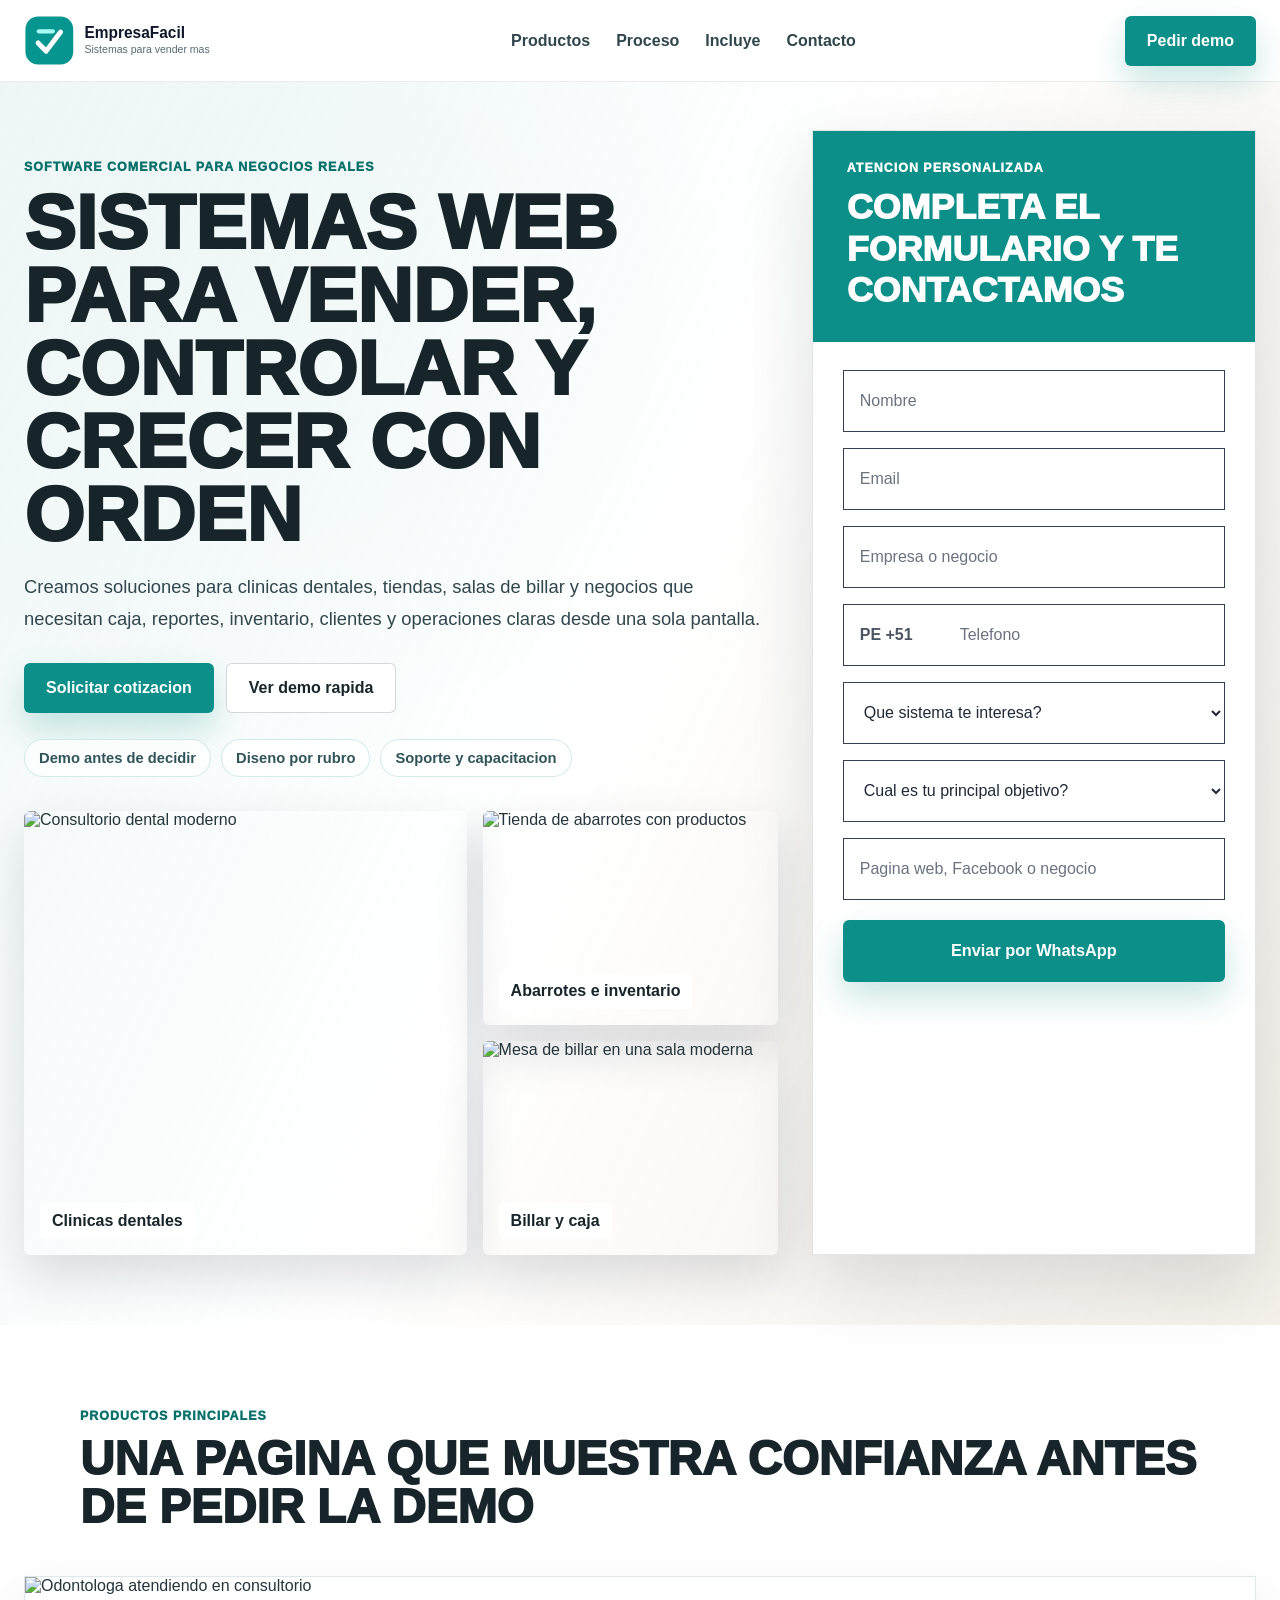
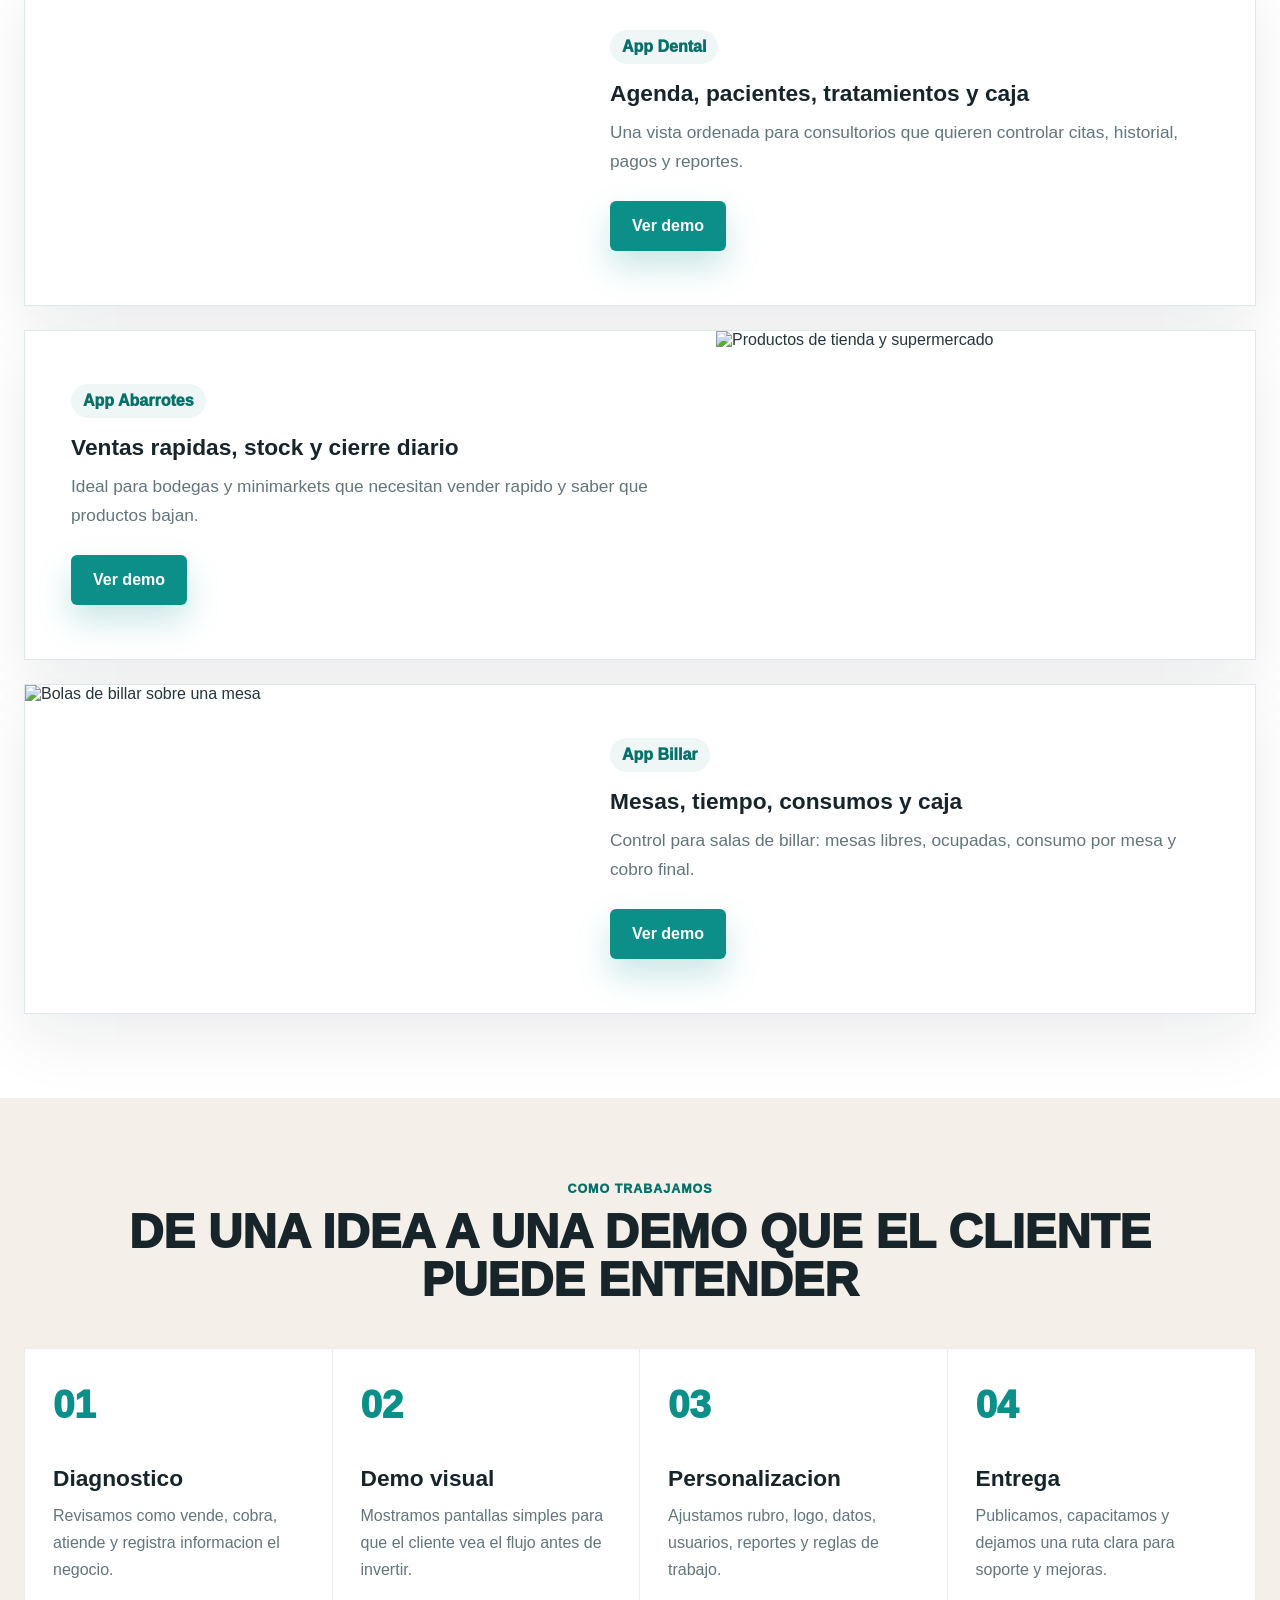
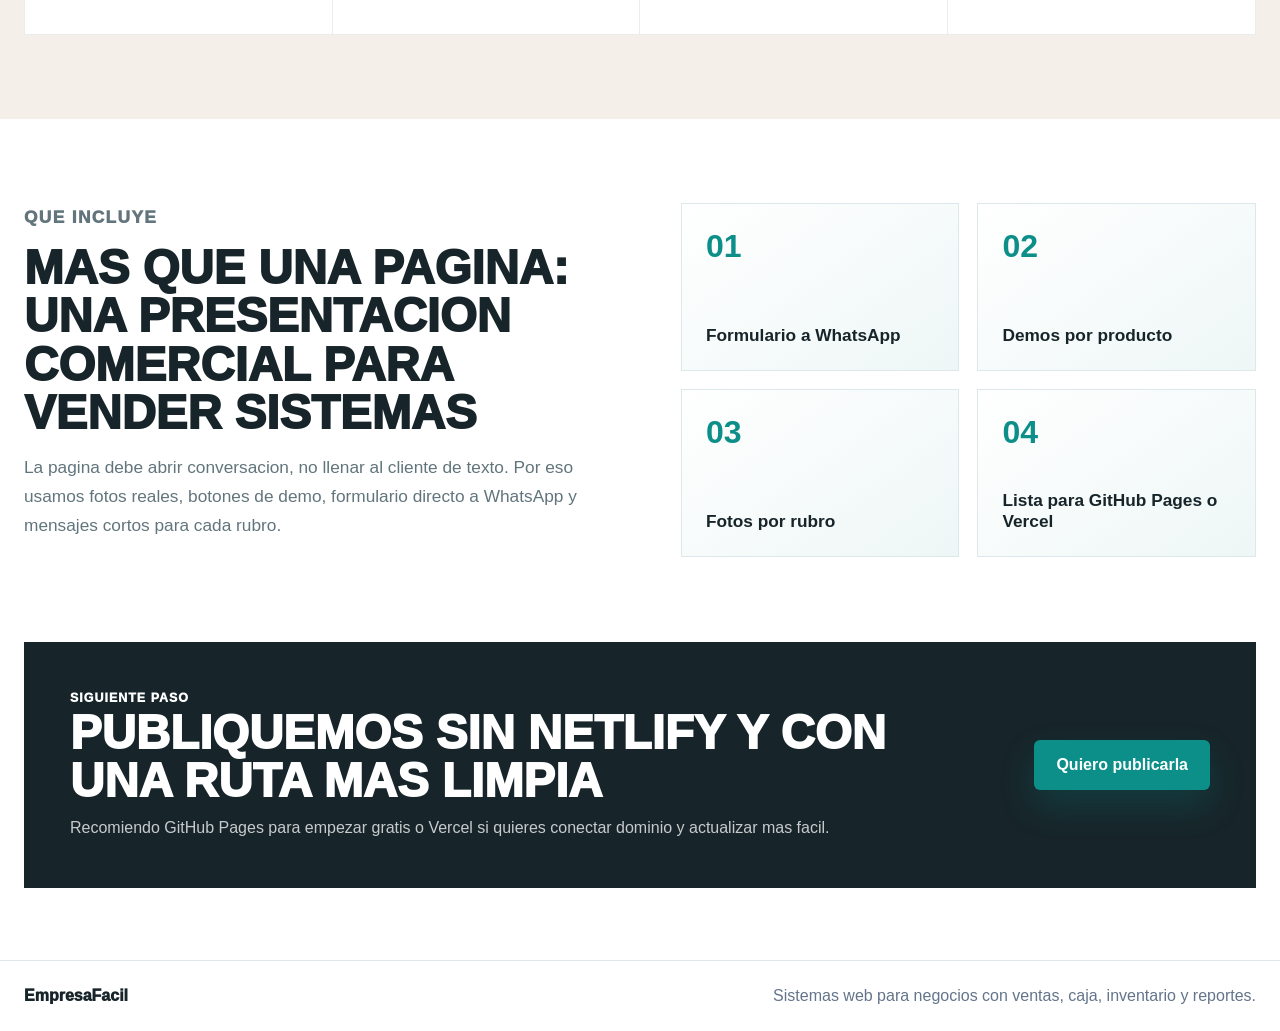
==== docs/index.html @ d2e06ee9 "Redesign landing for GitHub Pages" ====
<!doctype html>
<html lang="es">
  <head>
    <meta charset="utf-8" />
    <meta name="viewport" content="width=device-width, initial-scale=1" />
    <meta name="theme-color" content="#0b7f79" />
    <meta
      name="description"
      content="EmpresaFacil crea sistemas web para clinicas dentales, tiendas de abarrotes, salas de billar, ventas, caja e inventario."
    />
    <title>EmpresaFacil | Sistemas web para negocios</title>
    <link rel="icon" href="assets/empresa-facil-icon.svg" type="image/svg+xml" />
    <link rel="stylesheet" href="pagina-web.css" />
  </head>
  <body>
    <header class="site-header">
      <a class="brand" href="#inicio" aria-label="EmpresaFacil">
        <img src="assets/empresa-facil-logo.svg" alt="EmpresaFacil" />
      </a>
      <nav class="site-nav" aria-label="Secciones">
        <a href="#productos">Productos</a>
        <a href="#proceso">Proceso</a>
        <a href="#incluye">Incluye</a>
        <a href="#contacto">Contacto</a>
      </nav>
      <a class="header-action" href="#contacto">Pedir demo</a>
    </header>

    <main id="inicio">
      <section class="hero">
        <div class="hero-content">
          <p class="eyebrow">Software comercial para negocios reales</p>
          <h1>Sistemas web para vender, controlar y crecer con orden</h1>
          <p class="hero-text">
            Creamos soluciones para clinicas dentales, tiendas, salas de billar y negocios que necesitan caja,
            reportes, inventario, clientes y operaciones claras desde una sola pantalla.
          </p>
          <div class="hero-actions">
            <a class="button primary" href="#contacto">Solicitar cotizacion</a>
            <button class="button ghost" type="button" data-demo-link="dental">Ver demo rapida</button>
          </div>
          <div class="trust-row" aria-label="Beneficios principales">
            <span>Demo antes de decidir</span>
            <span>Diseno por rubro</span>
            <span>Soporte y capacitacion</span>
          </div>
        </div>

        <aside class="lead-card" id="contacto">
          <div class="lead-card-head">
            <p class="eyebrow">Atencion personalizada</p>
            <h2>Completa el formulario y te contactamos</h2>
          </div>
          <form id="leadForm" class="lead-form">
            <input name="name" placeholder="Nombre" required />
            <input name="email" type="email" placeholder="Email" />
            <input name="company" placeholder="Empresa o negocio" />
            <div class="phone-field">
              <span>PE +51</span>
              <input name="phone" inputmode="tel" placeholder="Telefono" />
            </div>
            <select name="product">
              <option value="">Que sistema te interesa?</option>
              <option>App Dental</option>
              <option>App Abarrotes</option>
              <option>App Billar</option>
              <option>Ventas y Caja</option>
              <option>Sistema a medida</option>
            </select>
            <select name="goal">
              <option value="">Cual es tu principal objetivo?</option>
              <option>Controlar ventas y caja</option>
              <option>Ordenar inventario y productos</option>
              <option>Gestionar citas, mesas o reservas</option>
              <option>Crear una solucion para vender</option>
            </select>
            <input name="website" placeholder="Pagina web, Facebook o negocio" />
            <button class="form-submit" type="submit">Enviar por WhatsApp</button>
          </form>
        </aside>

        <div class="hero-gallery" aria-label="Rubros de EmpresaFacil">
          <figure class="gallery-main">
            <img
              src="https://images.unsplash.com/photo-1629909613654-28e377c37b09?auto=format&fit=crop&w=1300&q=82"
              alt="Consultorio dental moderno"
            />
            <figcaption>Clinicas dentales</figcaption>
          </figure>
          <figure>
            <img
              src="https://images.unsplash.com/photo-1542838132-92c53300491e?auto=format&fit=crop&w=900&q=82"
              alt="Tienda de abarrotes con productos"
            />
            <figcaption>Abarrotes e inventario</figcaption>
          </figure>
          <figure>
            <img
              src="https://images.unsplash.com/photo-1611379158953-1a103fbf2ae5?auto=format&fit=crop&w=900&q=82"
              alt="Mesa de billar en una sala moderna"
            />
            <figcaption>Billar y caja</figcaption>
          </figure>
        </div>
      </section>

      <section class="products-section" id="productos">
        <div class="section-heading">
          <p class="eyebrow">Productos principales</p>
          <h2>Una pagina que muestra confianza antes de pedir la demo</h2>
        </div>
        <div class="product-list">
          <article class="product-card">
            <img
              src="https://images.unsplash.com/photo-1606811971618-4486d14f3f99?auto=format&fit=crop&w=900&q=82"
              alt="Odontologa atendiendo en consultorio"
            />
            <div>
              <span class="tag">App Dental</span>
              <h3>Agenda, pacientes, tratamientos y caja</h3>
              <p>Una vista ordenada para consultorios que quieren controlar citas, historial, pagos y reportes.</p>
              <button type="button" data-demo-link="dental">Ver demo</button>
            </div>
          </article>
          <article class="product-card">
            <img
              src="https://images.unsplash.com/photo-1579113800032-c38bd7635818?auto=format&fit=crop&w=900&q=82"
              alt="Productos de tienda y supermercado"
            />
            <div>
              <span class="tag">App Abarrotes</span>
              <h3>Ventas rapidas, stock y cierre diario</h3>
              <p>Ideal para bodegas y minimarkets que necesitan vender rapido y saber que productos bajan.</p>
              <button type="button" data-demo-link="abarrotes">Ver demo</button>
            </div>
          </article>
          <article class="product-card">
            <img
              src="https://images.unsplash.com/photo-1518799175676-a0fed7996acb?auto=format&fit=crop&w=900&q=82"
              alt="Bolas de billar sobre una mesa"
            />
            <div>
              <span class="tag">App Billar</span>
              <h3>Mesas, tiempo, consumos y caja</h3>
              <p>Control para salas de billar: mesas libres, ocupadas, consumo por mesa y cobro final.</p>
              <button type="button" data-demo-link="billar">Ver demo</button>
            </div>
          </article>
        </div>
      </section>

      <section class="process-section" id="proceso">
        <div class="section-heading centered">
          <p class="eyebrow">Como trabajamos</p>
          <h2>De una idea a una demo que el cliente puede entender</h2>
        </div>
        <div class="process-grid">
          <article><span>01</span><h3>Diagnostico</h3><p>Revisamos como vende, cobra, atiende y registra informacion el negocio.</p></article>
          <article><span>02</span><h3>Demo visual</h3><p>Mostramos pantallas simples para que el cliente vea el flujo antes de invertir.</p></article>
          <article><span>03</span><h3>Personalizacion</h3><p>Ajustamos rubro, logo, datos, usuarios, reportes y reglas de trabajo.</p></article>
          <article><span>04</span><h3>Entrega</h3><p>Publicamos, capacitamos y dejamos una ruta clara para soporte y mejoras.</p></article>
        </div>
      </section>

      <section class="include-section" id="incluye">
        <div class="include-copy">
          <p class="eyebrow">Que incluye</p>
          <h2>Mas que una pagina: una presentacion comercial para vender sistemas</h2>
          <p>
            La pagina debe abrir conversacion, no llenar al cliente de texto. Por eso usamos fotos reales, botones de
            demo, formulario directo a WhatsApp y mensajes cortos para cada rubro.
          </p>
        </div>
        <div class="include-grid">
          <article><strong>01</strong><span>Formulario a WhatsApp</span></article>
          <article><strong>02</strong><span>Demos por producto</span></article>
          <article><strong>03</strong><span>Fotos por rubro</span></article>
          <article><strong>04</strong><span>Lista para GitHub Pages o Vercel</span></article>
        </div>
      </section>

      <section class="final-cta">
        <div>
          <p class="eyebrow">Siguiente paso</p>
          <h2>Publiquemos sin Netlify y con una ruta mas limpia</h2>
          <p>Recomiendo GitHub Pages para empezar gratis o Vercel si quieres conectar dominio y actualizar mas facil.</p>
        </div>
        <a class="button primary" href="#contacto">Quiero publicarla</a>
      </section>
    </main>

    <div class="demo-modal" id="demoModal" aria-hidden="true">
      <div class="demo-backdrop" data-demo-close></div>
      <section class="demo-dialog" role="dialog" aria-modal="true" aria-labelledby="demoTitle">
        <button class="demo-close" type="button" data-demo-close aria-label="Cerrar demo">Cerrar</button>
        <div class="demo-media" id="demoMedia"></div>
        <div class="demo-copy">
          <p class="eyebrow" id="demoTag">Demo</p>
          <h2 id="demoTitle">Demo EmpresaFacil</h2>
          <p id="demoIntro">Vista rapida del sistema.</p>
          <div class="demo-steps" id="demoSteps"></div>
          <a class="button primary" id="demoWhatsapp" href="https://wa.me/51930914176" target="_blank" rel="noreferrer">
            Pedir demo completa
          </a>
        </div>
      </section>
    </div>

    <footer class="footer">
      <span>EmpresaFacil</span>
      <span>Sistemas web para negocios con ventas, caja, inventario y reportes.</span>
    </footer>

    <script src="pagina-web.js"></script>
  </body>
</html>
---- docs/pagina-web.css ----
:root {
  --ink: #17252a;
  --text: #25353b;
  --muted: #62757c;
  --teal: #0b8f88;
  --teal-dark: #08706b;
  --blue: #1f5bff;
  --sand: #f4efe8;
  --paper: #ffffff;
  --line: #dce8ea;
  --soft: #eef7f6;
  --shadow: 0 28px 70px rgba(23, 37, 42, 0.14);
}

* {
  box-sizing: border-box;
}

html {
  scroll-behavior: smooth;
}

body {
  margin: 0;
  color: var(--text);
  background: var(--paper);
  font-family: Inter, "Segoe UI", Arial, sans-serif;
  letter-spacing: 0;
}

body.demo-open {
  overflow: hidden;
}

a {
  color: inherit;
  text-decoration: none;
}

button,
input,
select {
  font: inherit;
}

.site-header {
  min-height: 82px;
  padding: 0 max(24px, calc((100vw - 1240px) / 2));
  display: flex;
  align-items: center;
  justify-content: space-between;
  gap: 24px;
  border-bottom: 1px solid rgba(15, 23, 42, 0.08);
  background: rgba(255, 255, 255, 0.96);
  position: sticky;
  top: 0;
  z-index: 50;
  backdrop-filter: blur(14px);
}

.brand img {
  width: 218px;
  display: block;
}

.site-nav {
  display: flex;
  align-items: center;
  gap: 26px;
  color: #30464d;
  font-weight: 850;
}

.site-nav a {
  min-height: 44px;
  display: inline-flex;
  align-items: center;
}

.header-action,
.button,
.product-card button,
.form-submit {
  min-height: 50px;
  padding: 0 22px;
  display: inline-flex;
  align-items: center;
  justify-content: center;
  border-radius: 6px;
  border: 0;
  font-weight: 900;
  cursor: pointer;
}

.primary,
.form-submit,
.product-card button,
.header-action {
  background: var(--teal);
  color: #fff;
  box-shadow: 0 16px 34px rgba(11, 143, 136, 0.22);
}

.ghost {
  border: 1px solid rgba(23, 37, 42, 0.18);
  background: #fff;
  color: var(--ink);
}

.hero {
  min-height: calc(100svh - 82px);
  padding: 48px max(24px, calc((100vw - 1240px) / 2)) 70px;
  display: grid;
  grid-template-columns: minmax(0, 0.95fr) minmax(390px, 0.56fr);
  grid-template-areas:
    "copy form"
    "gallery form";
  gap: 34px;
  background:
    linear-gradient(115deg, rgba(238, 247, 246, 0.92), rgba(255, 255, 255, 0.72) 48%, rgba(244, 239, 232, 0.9)),
    radial-gradient(circle at 18% 15%, rgba(11, 143, 136, 0.16), transparent 34%);
}

.hero-content {
  grid-area: copy;
  align-self: end;
  padding-top: 30px;
}

.eyebrow {
  margin: 0 0 12px;
  color: var(--teal-dark);
  font-size: 0.78rem;
  font-weight: 950;
  letter-spacing: 0.08em;
  text-transform: uppercase;
}

h1,
h2,
h3,
p {
  margin-top: 0;
}

h1 {
  max-width: 780px;
  margin-bottom: 20px;
  color: var(--ink);
  font-size: clamp(3.2rem, 6vw, 6.8rem);
  line-height: 0.95;
  font-weight: 950;
  letter-spacing: 0;
  text-transform: uppercase;
}

h2 {
  margin-bottom: 16px;
  color: var(--ink);
  font-size: clamp(2rem, 3.7vw, 4.4rem);
  line-height: 1.02;
  font-weight: 950;
  letter-spacing: 0;
  text-transform: uppercase;
}

h3 {
  margin-bottom: 12px;
  color: var(--ink);
  font-size: 1.42rem;
  line-height: 1.15;
  letter-spacing: 0;
}

.hero-text {
  max-width: 740px;
  color: #31464d;
  font-size: 1.15rem;
  line-height: 1.75;
}

.hero-actions {
  margin-top: 28px;
  display: flex;
  flex-wrap: wrap;
  gap: 12px;
}

.trust-row {
  margin-top: 26px;
  display: flex;
  flex-wrap: wrap;
  gap: 10px;
}

.trust-row span {
  padding: 10px 14px;
  border: 1px solid rgba(11, 143, 136, 0.18);
  border-radius: 999px;
  background: rgba(255, 255, 255, 0.72);
  color: #30545a;
  font-size: 0.92rem;
  font-weight: 850;
}

.lead-card {
  grid-area: form;
  align-self: stretch;
  border: 1px solid rgba(15, 23, 42, 0.11);
  border-radius: 0;
  background: #fff;
  box-shadow: var(--shadow);
  overflow: hidden;
}

.lead-card-head {
  padding: 30px 34px;
  background: var(--teal);
  color: #fff;
}

.lead-card-head .eyebrow,
.lead-card-head h2 {
  color: #fff;
}

.lead-card-head h2 {
  margin: 0;
  font-size: clamp(1.72rem, 2.8vw, 3rem);
  line-height: 1.16;
}

.lead-form {
  padding: 28px 30px 32px;
  display: grid;
  gap: 16px;
}

.lead-form input,
.lead-form select,
.phone-field {
  width: 100%;
  min-height: 62px;
  padding: 0 16px;
  border: 1px solid #334155;
  border-radius: 0;
  background: #fff;
  color: #1f2937;
}

.lead-form input::placeholder {
  color: #6b7280;
}

.phone-field {
  display: grid;
  grid-template-columns: 88px 1fr;
  align-items: center;
  gap: 12px;
}

.phone-field span {
  color: #4b5563;
  font-weight: 850;
}

.phone-field input {
  min-height: auto;
  padding: 0;
  border: 0;
}

.form-submit {
  min-height: 62px;
  margin-top: 4px;
  font-size: 1.02rem;
}

.hero-gallery {
  grid-area: gallery;
  display: grid;
  grid-template-columns: 1.2fr 0.8fr;
  gap: 16px;
  align-items: stretch;
}

.hero-gallery figure {
  min-height: 214px;
  margin: 0;
  position: relative;
  overflow: hidden;
  border-radius: 6px;
  box-shadow: 0 22px 50px rgba(15, 23, 42, 0.14);
}

.hero-gallery .gallery-main {
  grid-row: span 2;
  min-height: 440px;
}

.hero-gallery img,
.product-card img {
  width: 100%;
  height: 100%;
  display: block;
  object-fit: cover;
}

.hero-gallery figcaption {
  position: absolute;
  left: 16px;
  bottom: 16px;
  padding: 9px 12px;
  border-radius: 4px;
  background: rgba(255, 255, 255, 0.92);
  color: var(--ink);
  font-weight: 900;
}

.section-heading {
  width: min(1120px, calc(100% - 40px));
  margin: 0 auto 44px;
}

.section-heading.centered {
  text-align: center;
}

.products-section,
.process-section,
.include-section {
  padding: 84px max(24px, calc((100vw - 1240px) / 2));
}

.product-list {
  display: grid;
  gap: 24px;
}

.product-card {
  min-height: 330px;
  display: grid;
  grid-template-columns: minmax(300px, 0.78fr) minmax(0, 1fr);
  border: 1px solid var(--line);
  background: #fff;
  box-shadow: 0 24px 60px rgba(15, 23, 42, 0.08);
  overflow: hidden;
}

.product-card:nth-child(even) {
  grid-template-columns: minmax(0, 1fr) minmax(300px, 0.78fr);
}

.product-card:nth-child(even) img {
  order: 2;
}

.product-card > div {
  padding: 46px;
  display: grid;
  align-content: center;
  justify-items: start;
}

.product-card p {
  max-width: 620px;
  color: var(--muted);
  font-size: 1.08rem;
  line-height: 1.68;
}

.tag {
  margin-bottom: 16px;
  padding: 8px 12px;
  display: inline-flex;
  border-radius: 999px;
  background: var(--soft);
  color: var(--teal-dark);
  font-weight: 950;
}

.product-card button {
  margin-top: 8px;
}

.process-section {
  background: var(--sand);
}

.process-grid {
  display: grid;
  grid-template-columns: repeat(4, 1fr);
  gap: 0;
  border: 1px solid rgba(15, 23, 42, 0.08);
  background: #fff;
}

.process-grid article {
  min-height: 260px;
  padding: 34px 28px;
  border-right: 1px solid rgba(15, 23, 42, 0.08);
}

.process-grid article:last-child {
  border-right: 0;
}

.process-grid span {
  margin-bottom: 38px;
  display: block;
  color: var(--teal);
  font-size: 2.4rem;
  font-weight: 950;
}

.process-grid p,
.include-copy p,
.final-cta p {
  color: var(--muted);
  line-height: 1.68;
}

.include-section {
  display: grid;
  grid-template-columns: minmax(0, 0.9fr) minmax(420px, 0.85fr);
  gap: 48px;
  align-items: center;
}

.include-copy p {
  max-width: 680px;
  font-size: 1.08rem;
}

.include-grid {
  display: grid;
  grid-template-columns: repeat(2, 1fr);
  gap: 18px;
}

.include-grid article {
  min-height: 168px;
  padding: 24px;
  display: grid;
  align-content: space-between;
  border: 1px solid var(--line);
  background: linear-gradient(145deg, #fff, #eef7f6);
}

.include-grid strong {
  color: var(--teal);
  font-size: 2rem;
}

.include-grid span {
  color: var(--ink);
  font-size: 1.08rem;
  font-weight: 900;
}

.final-cta {
  margin: 0 max(24px, calc((100vw - 1240px) / 2)) 72px;
  padding: 46px;
  display: flex;
  align-items: center;
  justify-content: space-between;
  gap: 24px;
  background: #17252a;
  color: #fff;
}

.final-cta h2,
.final-cta .eyebrow {
  color: #fff;
}

.final-cta h2 {
  max-width: 820px;
  margin-bottom: 10px;
}

.final-cta p {
  max-width: 760px;
  margin-bottom: 0;
  color: rgba(255, 255, 255, 0.76);
}

.demo-modal {
  position: fixed;
  inset: 0;
  z-index: 100;
  display: none;
}

.demo-modal.open {
  display: block;
}

.demo-backdrop {
  position: absolute;
  inset: 0;
  background: rgba(7, 18, 23, 0.72);
}

.demo-dialog {
  width: min(1040px, calc(100% - 32px));
  max-height: calc(100svh - 36px);
  position: absolute;
  inset: 50% auto auto 50%;
  transform: translate(-50%, -50%);
  display: grid;
  grid-template-columns: 0.94fr 1fr;
  background: #fff;
  box-shadow: 0 34px 90px rgba(0, 0, 0, 0.34);
  overflow: auto;
}

.demo-close {
  position: absolute;
  top: 16px;
  right: 16px;
  z-index: 2;
  min-height: 42px;
  padding: 0 14px;
  border: 0;
  border-radius: 4px;
  background: rgba(255, 255, 255, 0.92);
  color: var(--ink);
  font-weight: 900;
  cursor: pointer;
}

.demo-media {
  min-height: 520px;
  background-size: cover;
  background-position: center;
}

.demo-copy {
  padding: 56px 44px;
}

.demo-copy h2 {
  font-size: clamp(2rem, 3.2vw, 3.4rem);
}

.demo-copy p {
  color: var(--muted);
  line-height: 1.68;
}

.demo-steps {
  margin: 28px 0;
  display: grid;
  gap: 12px;
}

.demo-steps article {
  padding: 16px;
  border: 1px solid var(--line);
  background: var(--soft);
}

.demo-steps strong {
  display: block;
  color: var(--ink);
  font-size: 1rem;
  margin-bottom: 4px;
}

.demo-steps span {
  color: var(--muted);
}

.footer {
  padding: 26px max(24px, calc((100vw - 1240px) / 2));
  display: flex;
  justify-content: space-between;
  gap: 18px;
  color: #64748b;
  border-top: 1px solid var(--line);
}

.footer span:first-child {
  color: var(--ink);
  font-weight: 950;
}

@media (max-width: 1050px) {
  .site-nav {
    display: none;
  }

  .hero {
    grid-template-columns: 1fr;
    grid-template-areas:
      "copy"
      "gallery"
      "form";
  }

  .lead-card {
    max-width: 760px;
  }

  .process-grid {
    grid-template-columns: repeat(2, 1fr);
  }

  .process-grid article {
    border-bottom: 1px solid rgba(15, 23, 42, 0.08);
  }

  .include-section {
    grid-template-columns: 1fr;
  }
}

@media (max-width: 760px) {
  .site-header {
    padding: 12px 16px;
  }

  .brand img {
    width: 170px;
  }

  .header-action {
    min-height: 42px;
    padding: 0 14px;
  }

  .hero,
  .products-section,
  .process-section,
  .include-section {
    padding-left: 16px;
    padding-right: 16px;
  }

  h1 {
    font-size: clamp(2.6rem, 16vw, 4.4rem);
  }

  .hero-gallery {
    grid-template-columns: 1fr;
  }

  .hero-gallery .gallery-main,
  .hero-gallery figure {
    min-height: 260px;
    grid-row: auto;
  }

  .product-card,
  .product-card:nth-child(even) {
    grid-template-columns: 1fr;
  }

  .product-card:nth-child(even) img {
    order: 0;
  }

  .product-card img {
    min-height: 250px;
  }

  .product-card > div {
    padding: 28px;
  }

  .process-grid,
  .include-grid,
  .demo-dialog {
    grid-template-columns: 1fr;
  }

  .process-grid article {
    border-right: 0;
  }

  .final-cta {
    margin-left: 16px;
    margin-right: 16px;
    padding: 30px;
    display: grid;
  }

  .demo-media {
    min-height: 260px;
  }

  .demo-copy {
    padding: 34px 24px;
  }

  .footer {
    display: grid;
  }
}
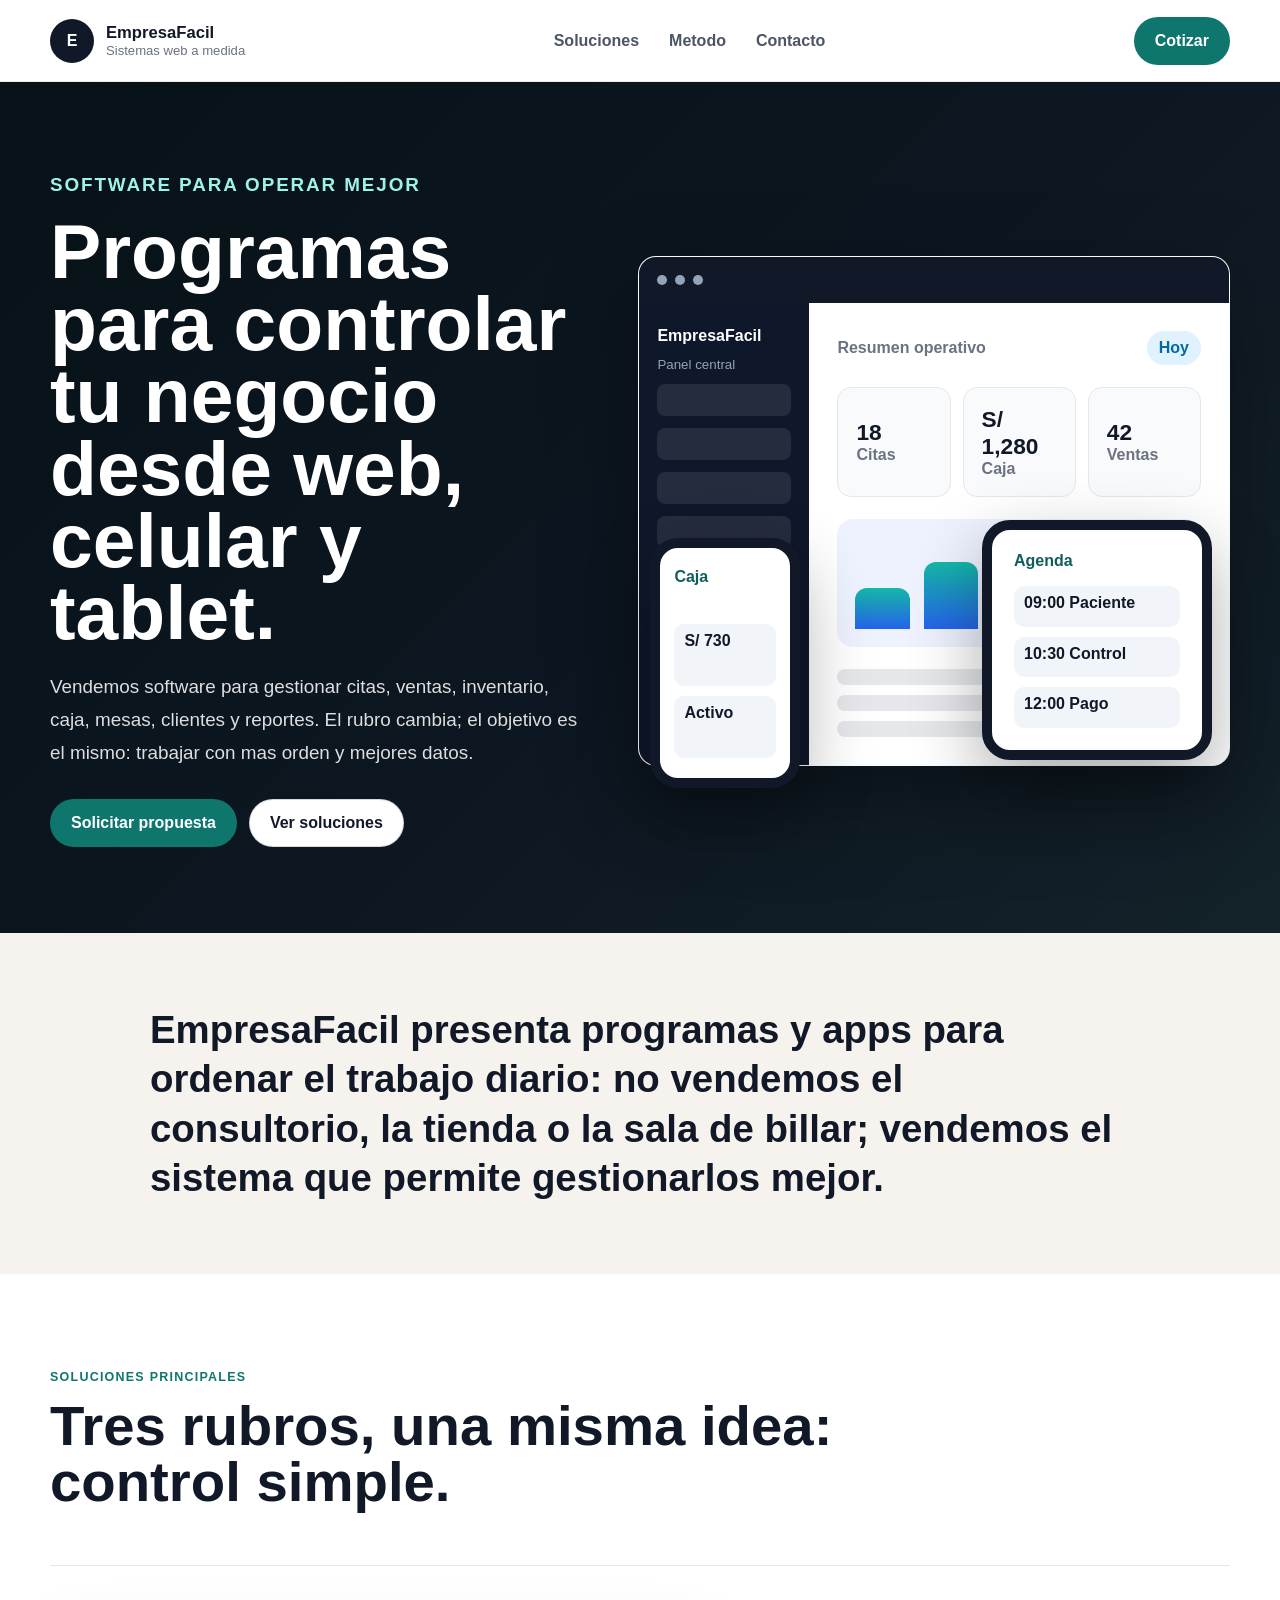
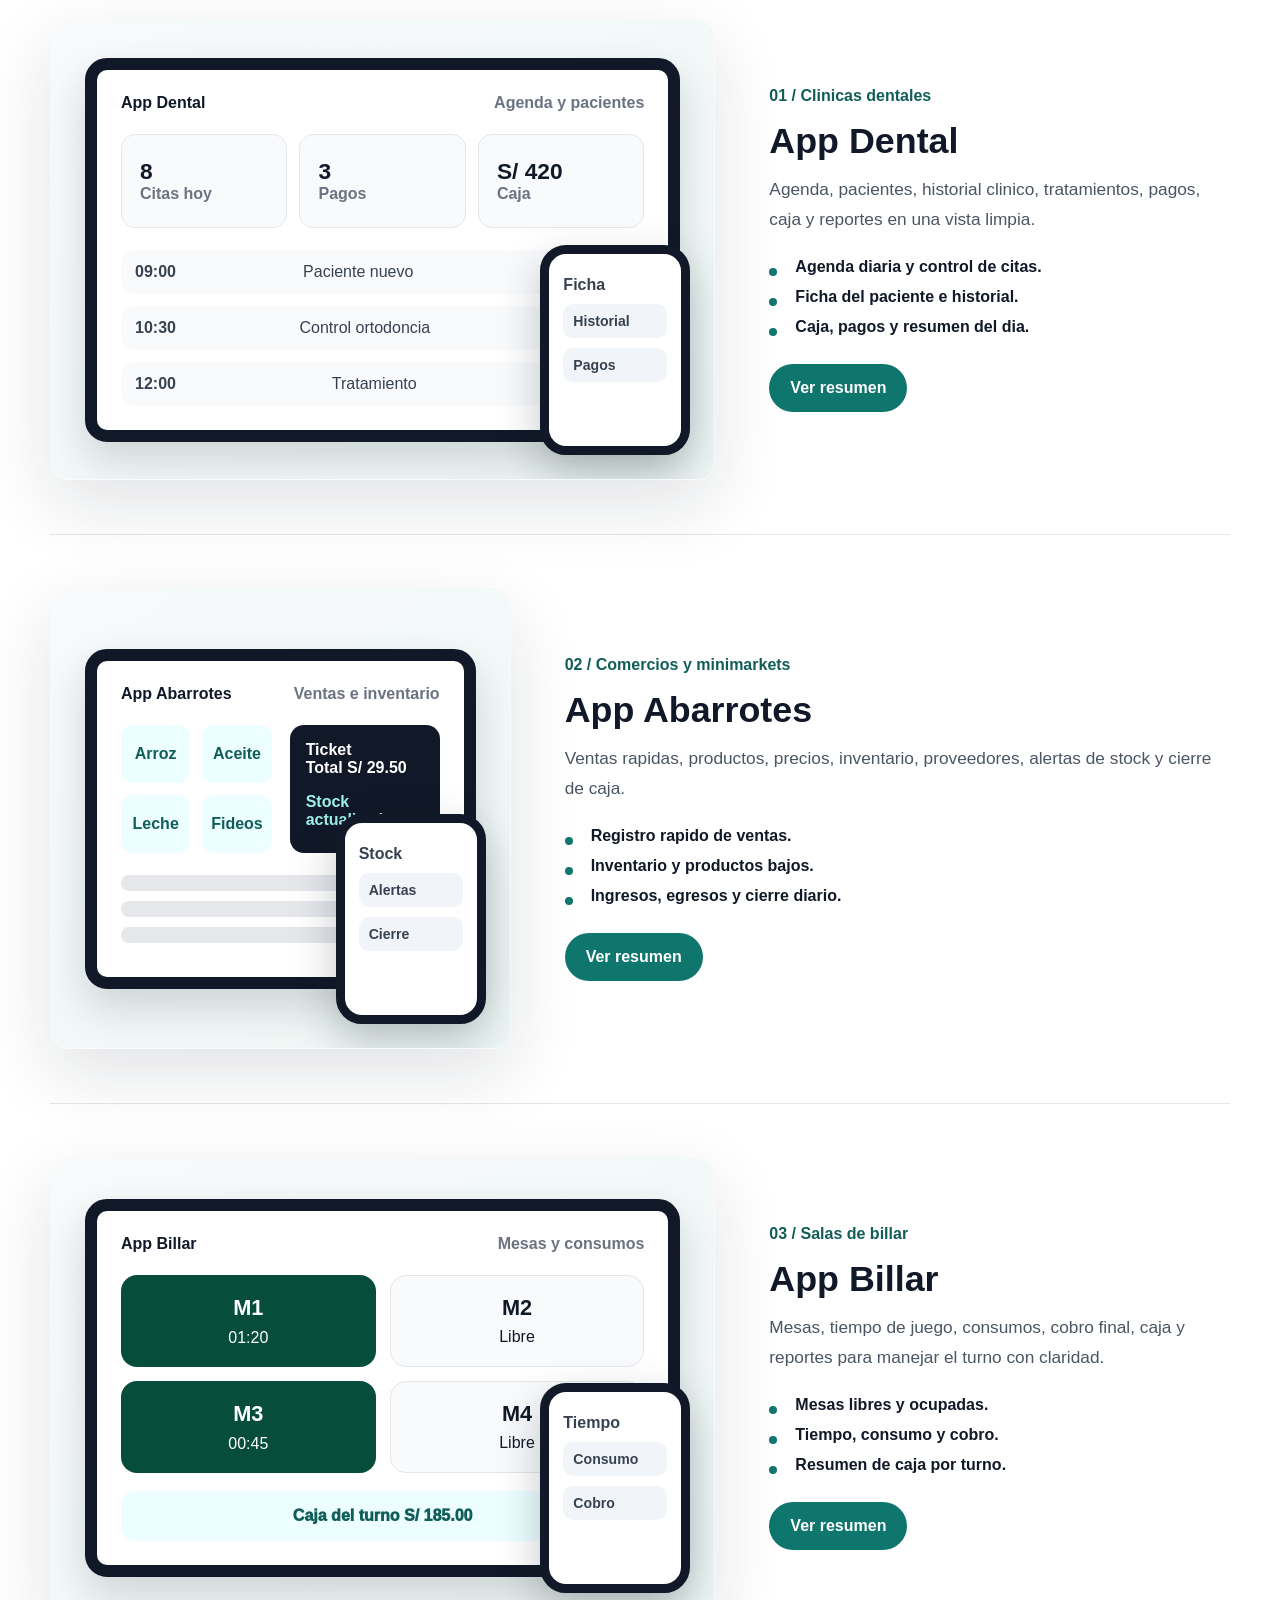
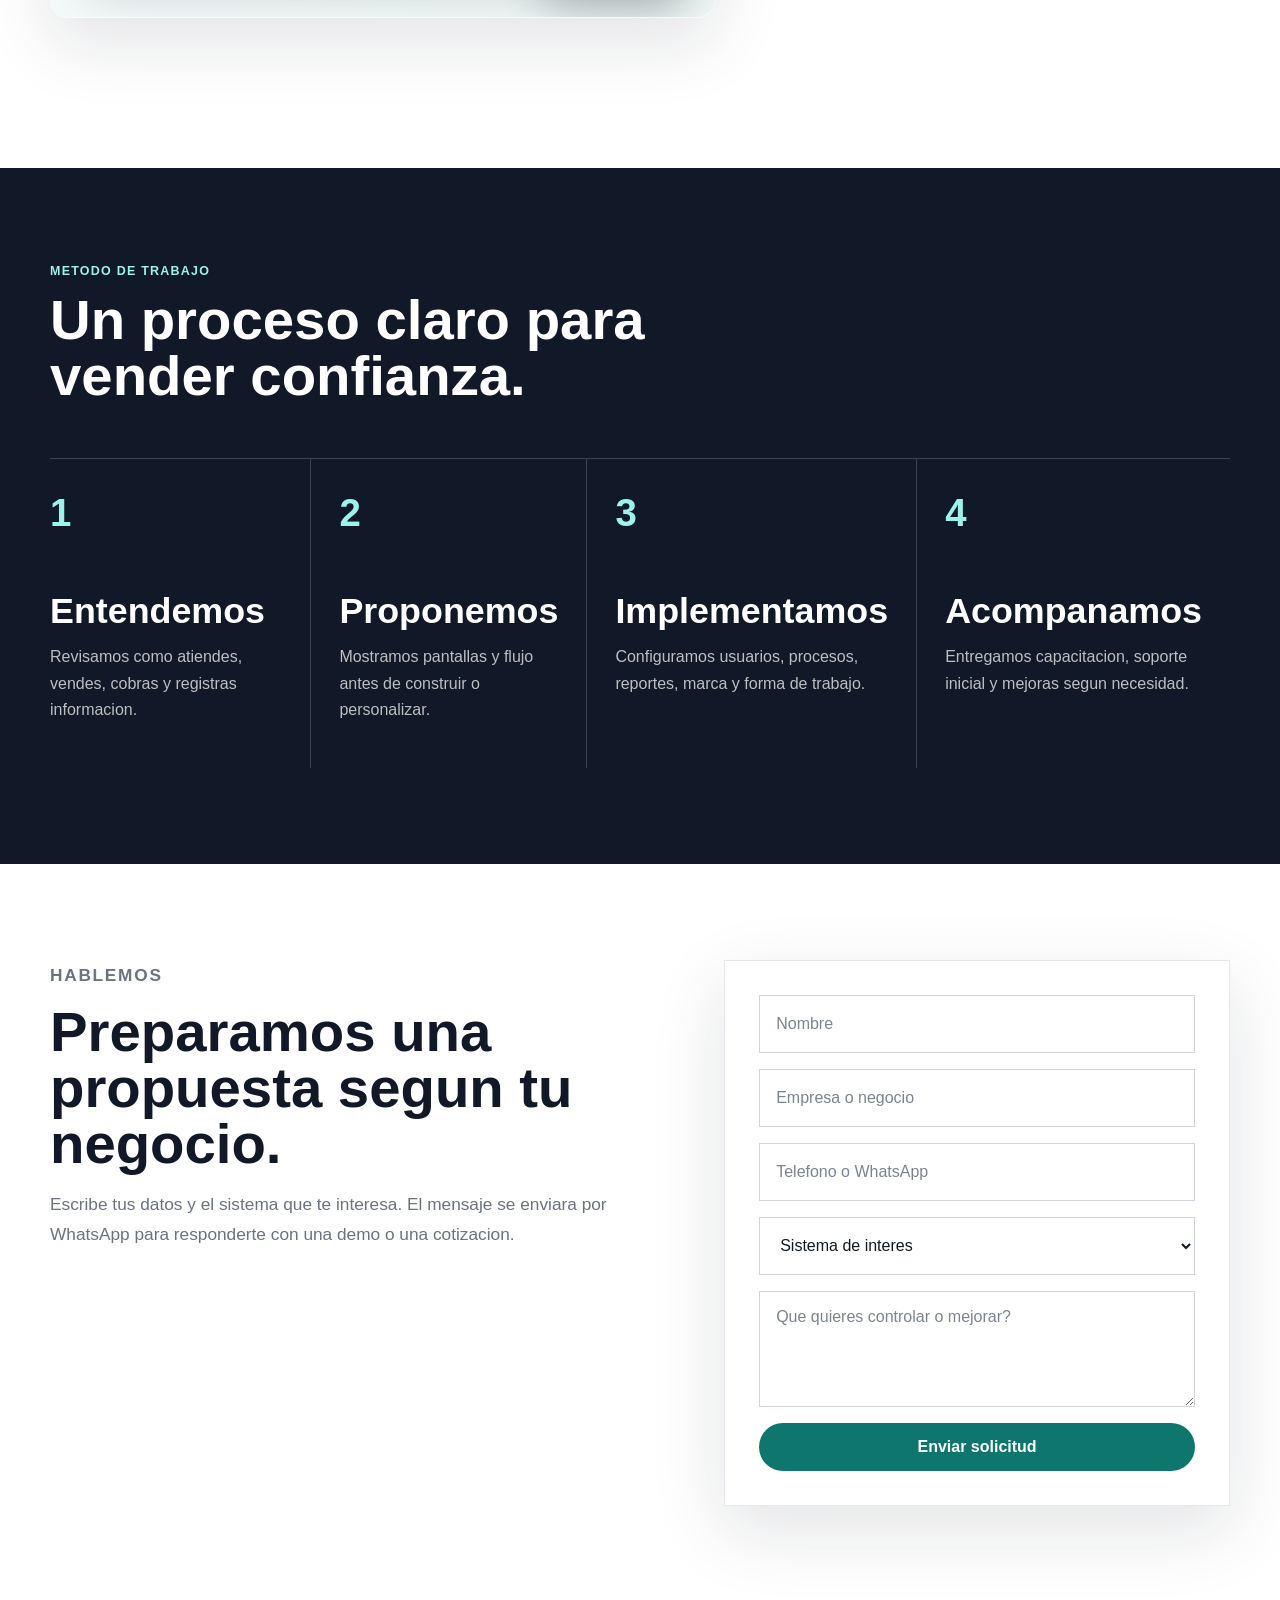
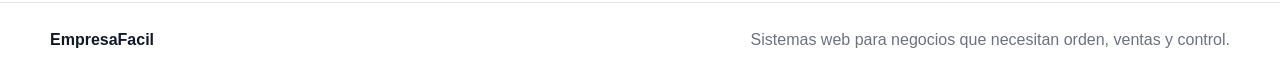
==== commit e56d5511: "Rediseñar landing de EmpresaFacil con mockups CSS Reemplaza las fotos de stock por vistas de interfa" ====
--- a/docs/index.html
+++ b/docs/index.html
@@ -3,10 +3,10 @@
   <head>
     <meta charset="utf-8" />
     <meta name="viewport" content="width=device-width, initial-scale=1" />
-    <meta name="theme-color" content="#0b7f79" />
+    <meta name="theme-color" content="#111827" />
     <meta
       name="description"
-      content="EmpresaFacil crea sistemas web para clinicas dentales, tiendas de abarrotes, salas de billar, ventas, caja e inventario."
+      content="EmpresaFacil desarrolla sistemas web elegantes para clinicas, comercios, salas de billar y negocios que necesitan control operativo."
     />
     <title>EmpresaFacil | Sistemas web para negocios</title>
     <link rel="icon" href="assets/empresa-facil-icon.svg" type="image/svg+xml" />
@@ -15,200 +15,261 @@
   <body>
     <header class="site-header">
       <a class="brand" href="#inicio" aria-label="EmpresaFacil">
-        <img src="assets/empresa-facil-logo.svg" alt="EmpresaFacil" />
+        <span class="brand-symbol">E</span>
+        <span>
+          <strong>EmpresaFacil</strong>
+          <small>Sistemas web a medida</small>
+        </span>
       </a>
       <nav class="site-nav" aria-label="Secciones">
-        <a href="#productos">Productos</a>
-        <a href="#proceso">Proceso</a>
-        <a href="#incluye">Incluye</a>
+        <a href="#soluciones">Soluciones</a>
+        <a href="#metodo">Metodo</a>
         <a href="#contacto">Contacto</a>
       </nav>
-      <a class="header-action" href="#contacto">Pedir demo</a>
+      <a class="nav-button" href="#contacto">Cotizar</a>
     </header>
 
     <main id="inicio">
       <section class="hero">
-        <div class="hero-content">
-          <p class="eyebrow">Software comercial para negocios reales</p>
-          <h1>Sistemas web para vender, controlar y crecer con orden</h1>
-          <p class="hero-text">
-            Creamos soluciones para clinicas dentales, tiendas, salas de billar y negocios que necesitan caja,
-            reportes, inventario, clientes y operaciones claras desde una sola pantalla.
+        <div class="hero-panel">
+          <p class="eyebrow">Software para operar mejor</p>
+          <h1>Programas para controlar tu negocio desde web, celular y tablet.</h1>
+          <p>
+            Vendemos software para gestionar citas, ventas, inventario, caja, mesas, clientes y reportes.
+            El rubro cambia; el objetivo es el mismo: trabajar con mas orden y mejores datos.
           </p>
           <div class="hero-actions">
-            <a class="button primary" href="#contacto">Solicitar cotizacion</a>
-            <button class="button ghost" type="button" data-demo-link="dental">Ver demo rapida</button>
-          </div>
-          <div class="trust-row" aria-label="Beneficios principales">
-            <span>Demo antes de decidir</span>
-            <span>Diseno por rubro</span>
-            <span>Soporte y capacitacion</span>
-          </div>
-        </div>
-
-        <aside class="lead-card" id="contacto">
-          <div class="lead-card-head">
-            <p class="eyebrow">Atencion personalizada</p>
-            <h2>Completa el formulario y te contactamos</h2>
-          </div>
-          <form id="leadForm" class="lead-form">
-            <input name="name" placeholder="Nombre" required />
-            <input name="email" type="email" placeholder="Email" />
-            <input name="company" placeholder="Empresa o negocio" />
-            <div class="phone-field">
-              <span>PE +51</span>
-              <input name="phone" inputmode="tel" placeholder="Telefono" />
-            </div>
-            <select name="product">
-              <option value="">Que sistema te interesa?</option>
-              <option>App Dental</option>
-              <option>App Abarrotes</option>
-              <option>App Billar</option>
-              <option>Ventas y Caja</option>
-              <option>Sistema a medida</option>
-            </select>
-            <select name="goal">
-              <option value="">Cual es tu principal objetivo?</option>
-              <option>Controlar ventas y caja</option>
-              <option>Ordenar inventario y productos</option>
-              <option>Gestionar citas, mesas o reservas</option>
-              <option>Crear una solucion para vender</option>
-            </select>
-            <input name="website" placeholder="Pagina web, Facebook o negocio" />
-            <button class="form-submit" type="submit">Enviar por WhatsApp</button>
-          </form>
-        </aside>
-
-        <div class="hero-gallery" aria-label="Rubros de EmpresaFacil">
-          <figure class="gallery-main">
-            <img
-              src="https://images.unsplash.com/photo-1629909613654-28e377c37b09?auto=format&fit=crop&w=1300&q=82"
-              alt="Consultorio dental moderno"
-            />
-            <figcaption>Clinicas dentales</figcaption>
-          </figure>
-          <figure>
-            <img
-              src="https://images.unsplash.com/photo-1542838132-92c53300491e?auto=format&fit=crop&w=900&q=82"
-              alt="Tienda de abarrotes con productos"
-            />
-            <figcaption>Abarrotes e inventario</figcaption>
-          </figure>
-          <figure>
-            <img
-              src="https://images.unsplash.com/photo-1611379158953-1a103fbf2ae5?auto=format&fit=crop&w=900&q=82"
-              alt="Mesa de billar en una sala moderna"
-            />
-            <figcaption>Billar y caja</figcaption>
-          </figure>
-        </div>
-      </section>
-
-      <section class="products-section" id="productos">
-        <div class="section-heading">
-          <p class="eyebrow">Productos principales</p>
-          <h2>Una pagina que muestra confianza antes de pedir la demo</h2>
-        </div>
-        <div class="product-list">
-          <article class="product-card">
-            <img
-              src="https://images.unsplash.com/photo-1606811971618-4486d14f3f99?auto=format&fit=crop&w=900&q=82"
-              alt="Odontologa atendiendo en consultorio"
-            />
-            <div>
-              <span class="tag">App Dental</span>
-              <h3>Agenda, pacientes, tratamientos y caja</h3>
-              <p>Una vista ordenada para consultorios que quieren controlar citas, historial, pagos y reportes.</p>
-              <button type="button" data-demo-link="dental">Ver demo</button>
-            </div>
-          </article>
-          <article class="product-card">
-            <img
-              src="https://images.unsplash.com/photo-1579113800032-c38bd7635818?auto=format&fit=crop&w=900&q=82"
-              alt="Productos de tienda y supermercado"
-            />
-            <div>
-              <span class="tag">App Abarrotes</span>
-              <h3>Ventas rapidas, stock y cierre diario</h3>
-              <p>Ideal para bodegas y minimarkets que necesitan vender rapido y saber que productos bajan.</p>
-              <button type="button" data-demo-link="abarrotes">Ver demo</button>
-            </div>
-          </article>
-          <article class="product-card">
-            <img
-              src="https://images.unsplash.com/photo-1518799175676-a0fed7996acb?auto=format&fit=crop&w=900&q=82"
-              alt="Bolas de billar sobre una mesa"
-            />
-            <div>
-              <span class="tag">App Billar</span>
-              <h3>Mesas, tiempo, consumos y caja</h3>
-              <p>Control para salas de billar: mesas libres, ocupadas, consumo por mesa y cobro final.</p>
-              <button type="button" data-demo-link="billar">Ver demo</button>
-            </div>
-          </article>
-        </div>
-      </section>
-
-      <section class="process-section" id="proceso">
-        <div class="section-heading centered">
-          <p class="eyebrow">Como trabajamos</p>
-          <h2>De una idea a una demo que el cliente puede entender</h2>
-        </div>
-        <div class="process-grid">
-          <article><span>01</span><h3>Diagnostico</h3><p>Revisamos como vende, cobra, atiende y registra informacion el negocio.</p></article>
-          <article><span>02</span><h3>Demo visual</h3><p>Mostramos pantallas simples para que el cliente vea el flujo antes de invertir.</p></article>
-          <article><span>03</span><h3>Personalizacion</h3><p>Ajustamos rubro, logo, datos, usuarios, reportes y reglas de trabajo.</p></article>
-          <article><span>04</span><h3>Entrega</h3><p>Publicamos, capacitamos y dejamos una ruta clara para soporte y mejoras.</p></article>
-        </div>
-      </section>
-
-      <section class="include-section" id="incluye">
-        <div class="include-copy">
-          <p class="eyebrow">Que incluye</p>
-          <h2>Mas que una pagina: una presentacion comercial para vender sistemas</h2>
+            <a class="button primary" href="#contacto">Solicitar propuesta</a>
+            <a class="button secondary" href="#soluciones">Ver soluciones</a>
+          </div>
+        </div>
+        <div class="hero-system" aria-label="Vista del software EmpresaFacil">
+          <div class="browser-window">
+            <div class="browser-top"><span></span><span></span><span></span></div>
+            <div class="app-shell">
+              <aside>
+                <strong>EmpresaFacil</strong>
+                <small>Panel central</small>
+                <b></b><b></b><b></b><b></b>
+              </aside>
+              <section>
+                <div class="screen-title">
+                  <span>Resumen operativo</span>
+                  <strong>Hoy</strong>
+                </div>
+                <div class="metrics">
+                  <article><strong>18</strong><span>Citas</span></article>
+                  <article><strong>S/ 1,280</strong><span>Caja</span></article>
+                  <article><strong>42</strong><span>Ventas</span></article>
+                </div>
+                <div class="chart-bars"><i></i><i></i><i></i><i></i><i></i></div>
+                <div class="table-lines"><span></span><span></span><span></span></div>
+              </section>
+            </div>
+          </div>
+          <div class="device tablet-device">
+            <strong>Agenda</strong>
+            <span>09:00 Paciente</span>
+            <span>10:30 Control</span>
+            <span>12:00 Pago</span>
+          </div>
+          <div class="device phone-device">
+            <strong>Caja</strong>
+            <em>S/ 730</em>
+            <span>Activo</span>
+          </div>
+        </div>
+      </section>
+
+      <section class="intro">
+        <p>
+          EmpresaFacil presenta programas y apps para ordenar el trabajo diario: no vendemos el consultorio, la tienda
+          o la sala de billar; vendemos el sistema que permite gestionarlos mejor.
+        </p>
+      </section>
+
+      <section class="solutions" id="soluciones">
+        <div class="section-head">
+          <p class="eyebrow">Soluciones principales</p>
+          <h2>Tres rubros, una misma idea: control simple.</h2>
+        </div>
+
+        <article class="solution-row">
+          <div class="software-card dental-ui" aria-label="Pantallas de la App Dental">
+            <div class="software-screen">
+              <div class="screen-header"><strong>App Dental</strong><span>Agenda y pacientes</span></div>
+              <div class="screen-grid">
+                <article><strong>8</strong><span>Citas hoy</span></article>
+                <article><strong>3</strong><span>Pagos</span></article>
+                <article><strong>S/ 420</strong><span>Caja</span></article>
+              </div>
+              <div class="appointment-list">
+                <p><b>09:00</b> Paciente nuevo <em>Confirmado</em></p>
+                <p><b>10:30</b> Control ortodoncia <em>En espera</em></p>
+                <p><b>12:00</b> Tratamiento <em>Pagado</em></p>
+              </div>
+            </div>
+            <div class="mobile-preview">
+              <strong>Ficha</strong>
+              <span>Historial</span>
+              <span>Pagos</span>
+            </div>
+          </div>
+          <div class="solution-copy">
+            <span>01 / Clinicas dentales</span>
+            <h3>App Dental</h3>
+            <p>Agenda, pacientes, historial clinico, tratamientos, pagos, caja y reportes en una vista limpia.</p>
+            <ul>
+              <li>Agenda diaria y control de citas.</li>
+              <li>Ficha del paciente e historial.</li>
+              <li>Caja, pagos y resumen del dia.</li>
+            </ul>
+            <button type="button" data-demo-link="dental">Ver resumen</button>
+          </div>
+        </article>
+
+        <article class="solution-row reverse">
+          <div class="software-card store-ui" aria-label="Pantallas de la App Abarrotes">
+            <div class="software-screen">
+              <div class="screen-header"><strong>App Abarrotes</strong><span>Ventas e inventario</span></div>
+              <div class="pos-layout">
+                <div>
+                  <button>Arroz</button>
+                  <button>Aceite</button>
+                  <button>Leche</button>
+                  <button>Fideos</button>
+                </div>
+                <aside>
+                  <strong>Ticket</strong>
+                  <p>Total S/ 29.50</p>
+                  <span>Stock actualizado</span>
+                </aside>
+              </div>
+              <div class="table-lines"><span></span><span></span><span></span></div>
+            </div>
+            <div class="mobile-preview">
+              <strong>Stock</strong>
+              <span>Alertas</span>
+              <span>Cierre</span>
+            </div>
+          </div>
+          <div class="solution-copy">
+            <span>02 / Comercios y minimarkets</span>
+            <h3>App Abarrotes</h3>
+            <p>Ventas rapidas, productos, precios, inventario, proveedores, alertas de stock y cierre de caja.</p>
+            <ul>
+              <li>Registro rapido de ventas.</li>
+              <li>Inventario y productos bajos.</li>
+              <li>Ingresos, egresos y cierre diario.</li>
+            </ul>
+            <button type="button" data-demo-link="abarrotes">Ver resumen</button>
+          </div>
+        </article>
+
+        <article class="solution-row">
+          <div class="software-card billar-ui" aria-label="Pantallas de la App Billar">
+            <div class="software-screen">
+              <div class="screen-header"><strong>App Billar</strong><span>Mesas y consumos</span></div>
+              <div class="pool-grid">
+                <article><strong>M1</strong><span>01:20</span></article>
+                <article><strong>M2</strong><span>Libre</span></article>
+                <article><strong>M3</strong><span>00:45</span></article>
+                <article><strong>M4</strong><span>Libre</span></article>
+              </div>
+              <div class="pool-total">Caja del turno S/ 185.00</div>
+            </div>
+            <div class="mobile-preview">
+              <strong>Tiempo</strong>
+              <span>Consumo</span>
+              <span>Cobro</span>
+            </div>
+          </div>
+          <div class="solution-copy">
+            <span>03 / Salas de billar</span>
+            <h3>App Billar</h3>
+            <p>Mesas, tiempo de juego, consumos, cobro final, caja y reportes para manejar el turno con claridad.</p>
+            <ul>
+              <li>Mesas libres y ocupadas.</li>
+              <li>Tiempo, consumo y cobro.</li>
+              <li>Resumen de caja por turno.</li>
+            </ul>
+            <button type="button" data-demo-link="billar">Ver resumen</button>
+          </div>
+        </article>
+      </section>
+
+      <section class="method" id="metodo">
+        <div class="section-head compact">
+          <p class="eyebrow">Metodo de trabajo</p>
+          <h2>Un proceso claro para vender confianza.</h2>
+        </div>
+        <div class="method-grid">
+          <article>
+            <span>1</span>
+            <h3>Entendemos</h3>
+            <p>Revisamos como atiendes, vendes, cobras y registras informacion.</p>
+          </article>
+          <article>
+            <span>2</span>
+            <h3>Proponemos</h3>
+            <p>Mostramos pantallas y flujo antes de construir o personalizar.</p>
+          </article>
+          <article>
+            <span>3</span>
+            <h3>Implementamos</h3>
+            <p>Configuramos usuarios, procesos, reportes, marca y forma de trabajo.</p>
+          </article>
+          <article>
+            <span>4</span>
+            <h3>Acompanamos</h3>
+            <p>Entregamos capacitacion, soporte inicial y mejoras segun necesidad.</p>
+          </article>
+        </div>
+      </section>
+
+      <section class="contact" id="contacto">
+        <div class="contact-copy">
+          <p class="eyebrow">Hablemos</p>
+          <h2>Preparamos una propuesta segun tu negocio.</h2>
           <p>
-            La pagina debe abrir conversacion, no llenar al cliente de texto. Por eso usamos fotos reales, botones de
-            demo, formulario directo a WhatsApp y mensajes cortos para cada rubro.
+            Escribe tus datos y el sistema que te interesa. El mensaje se enviara por WhatsApp para responderte con
+            una demo o una cotizacion.
           </p>
         </div>
-        <div class="include-grid">
-          <article><strong>01</strong><span>Formulario a WhatsApp</span></article>
-          <article><strong>02</strong><span>Demos por producto</span></article>
-          <article><strong>03</strong><span>Fotos por rubro</span></article>
-          <article><strong>04</strong><span>Lista para GitHub Pages o Vercel</span></article>
-        </div>
-      </section>
-
-      <section class="final-cta">
-        <div>
-          <p class="eyebrow">Siguiente paso</p>
-          <h2>Publiquemos sin Netlify y con una ruta mas limpia</h2>
-          <p>Recomiendo GitHub Pages para empezar gratis o Vercel si quieres conectar dominio y actualizar mas facil.</p>
-        </div>
-        <a class="button primary" href="#contacto">Quiero publicarla</a>
+        <form id="leadForm" class="lead-form">
+          <input name="name" placeholder="Nombre" required />
+          <input name="company" placeholder="Empresa o negocio" />
+          <input name="phone" inputmode="tel" placeholder="Telefono o WhatsApp" />
+          <select name="product">
+            <option value="">Sistema de interes</option>
+            <option>App Dental</option>
+            <option>App Abarrotes</option>
+            <option>App Billar</option>
+            <option>Sistema a medida</option>
+          </select>
+          <textarea name="goal" placeholder="Que quieres controlar o mejorar?"></textarea>
+          <button class="button primary" type="submit">Enviar solicitud</button>
+        </form>
       </section>
     </main>
 
     <div class="demo-modal" id="demoModal" aria-hidden="true">
       <div class="demo-backdrop" data-demo-close></div>
       <section class="demo-dialog" role="dialog" aria-modal="true" aria-labelledby="demoTitle">
-        <button class="demo-close" type="button" data-demo-close aria-label="Cerrar demo">Cerrar</button>
-        <div class="demo-media" id="demoMedia"></div>
-        <div class="demo-copy">
-          <p class="eyebrow" id="demoTag">Demo</p>
-          <h2 id="demoTitle">Demo EmpresaFacil</h2>
-          <p id="demoIntro">Vista rapida del sistema.</p>
-          <div class="demo-steps" id="demoSteps"></div>
-          <a class="button primary" id="demoWhatsapp" href="https://wa.me/51930914176" target="_blank" rel="noreferrer">
-            Pedir demo completa
-          </a>
-        </div>
+        <button class="demo-close" type="button" data-demo-close aria-label="Cerrar">Cerrar</button>
+        <p class="eyebrow" id="demoTag">Resumen</p>
+        <h2 id="demoTitle">Sistema</h2>
+        <p id="demoIntro">Vista general.</p>
+        <div class="demo-list" id="demoList"></div>
+        <a class="button primary" id="demoWhatsapp" href="https://wa.me/51930914176" target="_blank" rel="noreferrer">
+          Pedir demo por WhatsApp
+        </a>
       </section>
     </div>
 
     <footer class="footer">
-      <span>EmpresaFacil</span>
-      <span>Sistemas web para negocios con ventas, caja, inventario y reportes.</span>
+      <strong>EmpresaFacil</strong>
+      <span>Sistemas web para negocios que necesitan orden, ventas y control.</span>
     </footer>
 
     <script src="pagina-web.js"></script>
--- a/docs/pagina-web.css
+++ b/docs/pagina-web.css
@@ -1,15 +1,13 @@
 :root {
-  --ink: #17252a;
-  --text: #25353b;
-  --muted: #62757c;
-  --teal: #0b8f88;
-  --teal-dark: #08706b;
-  --blue: #1f5bff;
-  --sand: #f4efe8;
+  --ink: #111827;
+  --text: #374151;
+  --muted: #6b7280;
+  --line: #e5e7eb;
   --paper: #ffffff;
-  --line: #dce8ea;
-  --soft: #eef7f6;
-  --shadow: 0 28px 70px rgba(23, 37, 42, 0.14);
+  --soft: #f6f3ee;
+  --accent: #0f766e;
+  --accent-dark: #115e59;
+  --shadow: 0 24px 70px rgba(17, 24, 39, 0.12);
 }
 
 * {
@@ -24,7 +22,7 @@
   margin: 0;
   color: var(--text);
   background: var(--paper);
-  font-family: Inter, "Segoe UI", Arial, sans-serif;
+  font-family: "Segoe UI", Arial, sans-serif;
   letter-spacing: 0;
 }
 
@@ -39,36 +37,64 @@
 
 button,
 input,
-select {
+select,
+textarea {
   font: inherit;
 }
 
 .site-header {
   min-height: 82px;
-  padding: 0 max(24px, calc((100vw - 1240px) / 2));
+  padding: 0 max(24px, calc((100vw - 1180px) / 2));
   display: flex;
   align-items: center;
   justify-content: space-between;
   gap: 24px;
-  border-bottom: 1px solid rgba(15, 23, 42, 0.08);
-  background: rgba(255, 255, 255, 0.96);
   position: sticky;
   top: 0;
-  z-index: 50;
-  backdrop-filter: blur(14px);
-}
-
-.brand img {
-  width: 218px;
+  z-index: 20;
+  border-bottom: 1px solid rgba(17, 24, 39, 0.08);
+  background: rgba(255, 255, 255, 0.94);
+  backdrop-filter: blur(16px);
+}
+
+.brand {
+  display: inline-flex;
+  align-items: center;
+  gap: 12px;
+}
+
+.brand-symbol {
+  width: 44px;
+  height: 44px;
+  display: grid;
+  place-items: center;
+  border-radius: 50%;
+  background: var(--ink);
+  color: #fff;
+  font-weight: 900;
+}
+
+.brand strong,
+.brand small {
   display: block;
+}
+
+.brand strong {
+  color: var(--ink);
+  font-size: 1.04rem;
+}
+
+.brand small {
+  color: var(--muted);
+  font-size: 0.82rem;
 }
 
 .site-nav {
   display: flex;
   align-items: center;
-  gap: 26px;
-  color: #30464d;
-  font-weight: 850;
+  gap: 30px;
+  color: #4b5563;
+  font-weight: 700;
 }
 
 .site-nav a {
@@ -77,63 +103,64 @@
   align-items: center;
 }
 
-.header-action,
+.nav-button,
 .button,
-.product-card button,
-.form-submit {
-  min-height: 50px;
-  padding: 0 22px;
+.solution-copy button {
+  min-height: 48px;
+  padding: 0 20px;
   display: inline-flex;
   align-items: center;
   justify-content: center;
-  border-radius: 6px;
-  border: 0;
-  font-weight: 900;
+  border-radius: 999px;
+  border: 1px solid transparent;
+  font-weight: 800;
   cursor: pointer;
 }
 
 .primary,
-.form-submit,
-.product-card button,
-.header-action {
-  background: var(--teal);
+.nav-button,
+.solution-copy button {
+  background: var(--accent);
   color: #fff;
-  box-shadow: 0 16px 34px rgba(11, 143, 136, 0.22);
-}
-
-.ghost {
-  border: 1px solid rgba(23, 37, 42, 0.18);
+}
+
+.secondary {
   background: #fff;
   color: var(--ink);
+  border-color: rgba(17, 24, 39, 0.16);
 }
 
 .hero {
   min-height: calc(100svh - 82px);
-  padding: 48px max(24px, calc((100vw - 1240px) / 2)) 70px;
-  display: grid;
-  grid-template-columns: minmax(0, 0.95fr) minmax(390px, 0.56fr);
-  grid-template-areas:
-    "copy form"
-    "gallery form";
-  gap: 34px;
+  display: grid;
+  grid-template-columns: minmax(0, 0.9fr) minmax(420px, 1fr);
+  gap: 56px;
+  align-items: center;
+  padding: 86px max(24px, calc((100vw - 1180px) / 2));
+  position: relative;
+  overflow: hidden;
   background:
-    linear-gradient(115deg, rgba(238, 247, 246, 0.92), rgba(255, 255, 255, 0.72) 48%, rgba(244, 239, 232, 0.9)),
-    radial-gradient(circle at 18% 15%, rgba(11, 143, 136, 0.16), transparent 34%);
-}
-
-.hero-content {
-  grid-area: copy;
-  align-self: end;
-  padding-top: 30px;
+    linear-gradient(135deg, #071117, #0d1721 55%, #14222a),
+    radial-gradient(circle at 80% 20%, rgba(20, 184, 166, 0.24), transparent 34%);
+}
+
+.hero-panel {
+  position: relative;
+  z-index: 1;
+  color: #fff;
 }
 
 .eyebrow {
-  margin: 0 0 12px;
-  color: var(--teal-dark);
+  margin: 0 0 14px;
+  color: var(--accent);
   font-size: 0.78rem;
-  font-weight: 950;
-  letter-spacing: 0.08em;
+  font-weight: 900;
+  letter-spacing: 0.1em;
   text-transform: uppercase;
+}
+
+.hero-panel .eyebrow {
+  color: #9df3e9;
 }
 
 h1,
@@ -144,351 +171,586 @@
 }
 
 h1 {
-  max-width: 780px;
-  margin-bottom: 20px;
-  color: var(--ink);
-  font-size: clamp(3.2rem, 6vw, 6.8rem);
-  line-height: 0.95;
-  font-weight: 950;
+  margin-bottom: 22px;
+  color: #fff;
+  font-size: clamp(3.2rem, 6vw, 6.6rem);
+  line-height: 0.94;
+  font-weight: 850;
   letter-spacing: 0;
-  text-transform: uppercase;
 }
 
 h2 {
   margin-bottom: 16px;
   color: var(--ink);
-  font-size: clamp(2rem, 3.7vw, 4.4rem);
-  line-height: 1.02;
-  font-weight: 950;
+  font-size: clamp(2.2rem, 4.4vw, 4.8rem);
+  line-height: 1;
+  font-weight: 850;
   letter-spacing: 0;
-  text-transform: uppercase;
 }
 
 h3 {
-  margin-bottom: 12px;
-  color: var(--ink);
-  font-size: 1.42rem;
-  line-height: 1.15;
+  margin-bottom: 14px;
+  color: var(--ink);
+  font-size: clamp(1.65rem, 2.8vw, 2.8rem);
+  line-height: 1.04;
+  font-weight: 800;
   letter-spacing: 0;
 }
 
-.hero-text {
-  max-width: 740px;
-  color: #31464d;
-  font-size: 1.15rem;
+.hero-panel p {
+  max-width: 640px;
+  color: rgba(255, 255, 255, 0.86);
+  font-size: 1.18rem;
   line-height: 1.75;
 }
 
 .hero-actions {
-  margin-top: 28px;
+  margin-top: 30px;
   display: flex;
   flex-wrap: wrap;
   gap: 12px;
 }
 
-.trust-row {
-  margin-top: 26px;
+.hero-system {
+  min-height: 560px;
+  position: relative;
+  z-index: 1;
+}
+
+.browser-window,
+.software-card {
+  border: 1px solid rgba(255, 255, 255, 0.12);
+  border-radius: 18px;
+  background: #f8fafc;
+  box-shadow: 0 34px 90px rgba(0, 0, 0, 0.34);
+  overflow: hidden;
+}
+
+.browser-window {
+  width: min(760px, 100%);
+  margin-top: 28px;
+}
+
+.browser-top {
+  height: 46px;
+  padding: 0 18px;
   display: flex;
-  flex-wrap: wrap;
+  align-items: center;
+  gap: 8px;
+  background: #111827;
+}
+
+.browser-top span {
+  width: 10px;
+  height: 10px;
+  border-radius: 50%;
+  background: #94a3b8;
+}
+
+.app-shell {
+  min-height: 390px;
+  display: grid;
+  grid-template-columns: 170px 1fr;
+  background: #fff;
+}
+
+.app-shell aside {
+  padding: 24px 18px;
+  display: grid;
+  align-content: start;
+  gap: 12px;
+  background: #0f172a;
+  color: #fff;
+}
+
+.app-shell aside small {
+  color: #94a3b8;
+}
+
+.app-shell aside b {
+  height: 32px;
+  border-radius: 8px;
+  background: rgba(255, 255, 255, 0.09);
+}
+
+.app-shell section {
+  padding: 28px;
+}
+
+.screen-title,
+.screen-header {
+  margin-bottom: 22px;
+  display: flex;
+  align-items: center;
+  justify-content: space-between;
+  gap: 14px;
+  color: var(--ink);
+}
+
+.screen-title span,
+.screen-header span {
+  color: var(--muted);
+  font-weight: 700;
+}
+
+.screen-title strong {
+  padding: 8px 12px;
+  border-radius: 999px;
+  background: #e0f2fe;
+  color: #0369a1;
+}
+
+.metrics,
+.screen-grid {
+  display: grid;
+  grid-template-columns: repeat(3, 1fr);
+  gap: 12px;
+}
+
+.metrics article,
+.screen-grid article {
+  min-height: 94px;
+  padding: 18px;
+  display: grid;
+  align-content: center;
+  border: 1px solid #e5e7eb;
+  border-radius: 14px;
+  background: #f8fafc;
+}
+
+.metrics strong,
+.screen-grid strong {
+  color: var(--ink);
+  font-size: 1.42rem;
+}
+
+.metrics span,
+.screen-grid span {
+  color: var(--muted);
+  font-weight: 700;
+}
+
+.chart-bars {
+  height: 128px;
+  margin: 22px 0;
+  padding: 18px;
+  display: flex;
+  align-items: end;
+  gap: 14px;
+  border-radius: 16px;
+  background: #eef2ff;
+}
+
+.chart-bars i {
+  flex: 1;
+  border-radius: 12px 12px 0 0;
+  background: linear-gradient(180deg, #14b8a6, #2563eb);
+}
+
+.chart-bars i:nth-child(1) { height: 44%; }
+.chart-bars i:nth-child(2) { height: 72%; }
+.chart-bars i:nth-child(3) { height: 54%; }
+.chart-bars i:nth-child(4) { height: 88%; }
+.chart-bars i:nth-child(5) { height: 64%; }
+
+.table-lines {
+  display: grid;
   gap: 10px;
 }
 
-.trust-row span {
-  padding: 10px 14px;
-  border: 1px solid rgba(11, 143, 136, 0.18);
+.table-lines span {
+  height: 16px;
   border-radius: 999px;
-  background: rgba(255, 255, 255, 0.72);
-  color: #30545a;
-  font-size: 0.92rem;
-  font-weight: 850;
-}
-
-.lead-card {
-  grid-area: form;
-  align-self: stretch;
-  border: 1px solid rgba(15, 23, 42, 0.11);
-  border-radius: 0;
+  background: #e5e7eb;
+}
+
+.table-lines span:nth-child(2) {
+  width: 86%;
+}
+
+.table-lines span:nth-child(3) {
+  width: 72%;
+}
+
+.device {
+  position: absolute;
+  display: grid;
+  gap: 10px;
+  border: 10px solid #111827;
+  border-radius: 28px;
   background: #fff;
+  color: var(--ink);
+  box-shadow: 0 28px 70px rgba(0, 0, 0, 0.32);
+}
+
+.device strong {
+  color: var(--accent-dark);
+}
+
+.device span,
+.device em {
+  padding: 8px 10px;
+  border-radius: 10px;
+  background: #f1f5f9;
+  font-style: normal;
+  font-weight: 800;
+}
+
+.tablet-device {
+  width: 230px;
+  min-height: 240px;
+  right: 18px;
+  bottom: 28px;
+  padding: 22px;
+}
+
+.phone-device {
+  width: 150px;
+  min-height: 250px;
+  left: 12px;
+  bottom: 0;
+  padding: 20px 14px;
+}
+
+.intro {
+  padding: 72px max(24px, calc((100vw - 980px) / 2));
+  background: var(--soft);
+}
+
+.intro p {
+  margin: 0;
+  color: var(--ink);
+  font-size: clamp(1.5rem, 3vw, 2.45rem);
+  line-height: 1.28;
+  font-weight: 650;
+}
+
+.solutions,
+.method,
+.contact {
+  padding: 96px max(24px, calc((100vw - 1180px) / 2));
+}
+
+.section-head {
+  max-width: 840px;
+  margin-bottom: 54px;
+}
+
+.section-head.centered,
+.section-head.compact {
+  max-width: 760px;
+}
+
+.solution-row {
+  min-height: 520px;
+  display: grid;
+  grid-template-columns: minmax(0, 1.04fr) minmax(360px, 0.72fr);
+  gap: 54px;
+  align-items: center;
+  padding: 54px 0;
+  border-top: 1px solid var(--line);
+}
+
+.solution-row.reverse {
+  grid-template-columns: minmax(360px, 0.72fr) minmax(0, 1.04fr);
+}
+
+.solution-row.reverse .solution-photo {
+  order: 2;
+}
+
+.solution-photo,
+.software-card {
+  height: 460px;
+  overflow: hidden;
   box-shadow: var(--shadow);
-  overflow: hidden;
-}
-
-.lead-card-head {
-  padding: 30px 34px;
-  background: var(--teal);
-  color: #fff;
-}
-
-.lead-card-head .eyebrow,
-.lead-card-head h2 {
-  color: #fff;
-}
-
-.lead-card-head h2 {
-  margin: 0;
-  font-size: clamp(1.72rem, 2.8vw, 3rem);
-  line-height: 1.16;
-}
-
-.lead-form {
-  padding: 28px 30px 32px;
-  display: grid;
-  gap: 16px;
-}
-
-.lead-form input,
-.lead-form select,
-.phone-field {
-  width: 100%;
-  min-height: 62px;
-  padding: 0 16px;
-  border: 1px solid #334155;
-  border-radius: 0;
-  background: #fff;
-  color: #1f2937;
-}
-
-.lead-form input::placeholder {
-  color: #6b7280;
-}
-
-.phone-field {
-  display: grid;
-  grid-template-columns: 88px 1fr;
-  align-items: center;
-  gap: 12px;
-}
-
-.phone-field span {
-  color: #4b5563;
-  font-weight: 850;
-}
-
-.phone-field input {
-  min-height: auto;
-  padding: 0;
-  border: 0;
-}
-
-.form-submit {
-  min-height: 62px;
-  margin-top: 4px;
-  font-size: 1.02rem;
-}
-
-.hero-gallery {
-  grid-area: gallery;
-  display: grid;
-  grid-template-columns: 1.2fr 0.8fr;
-  gap: 16px;
-  align-items: stretch;
-}
-
-.hero-gallery figure {
-  min-height: 214px;
-  margin: 0;
-  position: relative;
-  overflow: hidden;
-  border-radius: 6px;
-  box-shadow: 0 22px 50px rgba(15, 23, 42, 0.14);
-}
-
-.hero-gallery .gallery-main {
-  grid-row: span 2;
-  min-height: 440px;
-}
-
-.hero-gallery img,
-.product-card img {
+}
+
+.solution-photo img {
   width: 100%;
   height: 100%;
   display: block;
   object-fit: cover;
 }
 
-.hero-gallery figcaption {
+.software-card {
+  position: relative;
+  padding: 34px;
+  display: grid;
+  align-items: center;
+  background:
+    linear-gradient(145deg, #f8fafc, #eef7f5),
+    radial-gradient(circle at 80% 20%, rgba(15, 118, 110, 0.16), transparent 30%);
+}
+
+.software-screen {
+  min-height: 340px;
+  padding: 24px;
+  border: 12px solid #111827;
+  border-radius: 22px;
+  background: #fff;
+  box-shadow: 0 18px 40px rgba(17, 24, 39, 0.16);
+}
+
+.appointment-list {
+  margin-top: 22px;
+  display: grid;
+  gap: 12px;
+}
+
+.appointment-list p {
+  margin: 0;
+  padding: 13px 14px;
+  display: flex;
+  justify-content: space-between;
+  gap: 12px;
+  border-radius: 12px;
+  background: #f8fafc;
+  color: var(--text);
+}
+
+.appointment-list em {
+  color: var(--accent-dark);
+  font-style: normal;
+  font-weight: 800;
+}
+
+.mobile-preview {
+  width: 150px;
+  min-height: 210px;
+  padding: 22px 14px;
   position: absolute;
-  left: 16px;
-  bottom: 16px;
-  padding: 9px 12px;
-  border-radius: 4px;
-  background: rgba(255, 255, 255, 0.92);
-  color: var(--ink);
+  right: 24px;
+  bottom: 24px;
+  display: grid;
+  align-content: start;
+  gap: 10px;
+  border: 9px solid #111827;
+  border-radius: 26px;
+  background: #fff;
+  box-shadow: 0 18px 44px rgba(17, 24, 39, 0.24);
+}
+
+.mobile-preview span {
+  padding: 9px 10px;
+  border-radius: 10px;
+  background: #f1f5f9;
+  color: var(--text);
+  font-size: 0.88rem;
+  font-weight: 800;
+}
+
+.pos-layout {
+  display: grid;
+  grid-template-columns: 1fr 150px;
+  gap: 18px;
+  margin-bottom: 22px;
+}
+
+.pos-layout > div {
+  display: grid;
+  grid-template-columns: repeat(2, 1fr);
+  gap: 12px;
+}
+
+.pos-layout button {
+  min-height: 58px;
+  border: 0;
+  border-radius: 12px;
+  background: #ecfeff;
+  color: var(--accent-dark);
   font-weight: 900;
 }
 
-.section-heading {
-  width: min(1120px, calc(100% - 40px));
-  margin: 0 auto 44px;
-}
-
-.section-heading.centered {
+.pos-layout aside {
+  padding: 16px;
+  border-radius: 14px;
+  background: #111827;
+  color: #fff;
+}
+
+.pos-layout aside p {
+  color: #fff;
+  font-weight: 900;
+}
+
+.pos-layout aside span {
+  color: #9df3e9;
+  font-weight: 800;
+}
+
+.pool-grid {
+  display: grid;
+  grid-template-columns: repeat(2, 1fr);
+  gap: 14px;
+}
+
+.pool-grid article {
+  min-height: 92px;
+  padding: 16px;
+  display: grid;
+  place-items: center;
+  border-radius: 16px;
+  background: #064e3b;
+  color: #fff;
+}
+
+.pool-grid article:nth-child(2),
+.pool-grid article:nth-child(4) {
+  background: #f8fafc;
+  color: var(--ink);
+  border: 1px solid #e5e7eb;
+}
+
+.pool-grid strong {
+  font-size: 1.36rem;
+}
+
+.pool-total {
+  margin-top: 18px;
+  padding: 16px;
+  border-radius: 14px;
+  background: #ecfeff;
+  color: var(--accent-dark);
+  font-weight: 950;
   text-align: center;
 }
 
-.products-section,
-.process-section,
-.include-section {
-  padding: 84px max(24px, calc((100vw - 1240px) / 2));
-}
-
-.product-list {
-  display: grid;
-  gap: 24px;
-}
-
-.product-card {
-  min-height: 330px;
-  display: grid;
-  grid-template-columns: minmax(300px, 0.78fr) minmax(0, 1fr);
+.solution-copy span {
+  display: block;
+  margin-bottom: 18px;
+  color: var(--accent-dark);
+  font-weight: 900;
+}
+
+.solution-copy p {
+  color: #4b5563;
+  font-size: 1.08rem;
+  line-height: 1.75;
+}
+
+.solution-copy ul {
+  margin: 24px 0 28px;
+  padding: 0;
+  display: grid;
+  gap: 12px;
+  list-style: none;
+}
+
+.solution-copy li {
+  padding-left: 26px;
+  position: relative;
+  color: var(--ink);
+  font-weight: 650;
+}
+
+.solution-copy li::before {
+  content: "";
+  width: 8px;
+  height: 8px;
+  position: absolute;
+  left: 0;
+  top: 0.62em;
+  border-radius: 50%;
+  background: var(--accent);
+}
+
+.method {
+  background: #111827;
+  color: #fff;
+}
+
+.method h2,
+.method h3 {
+  color: #fff;
+}
+
+.method .eyebrow {
+  color: #9df3e9;
+}
+
+.method-grid {
+  display: grid;
+  grid-template-columns: repeat(4, 1fr);
+  border-top: 1px solid rgba(255, 255, 255, 0.18);
+}
+
+.method-grid article {
+  min-height: 260px;
+  padding: 32px 28px 28px 0;
+  border-right: 1px solid rgba(255, 255, 255, 0.18);
+}
+
+.method-grid article + article {
+  padding-left: 28px;
+}
+
+.method-grid article:last-child {
+  border-right: 0;
+}
+
+.method-grid span {
+  display: block;
+  margin-bottom: 58px;
+  color: #9df3e9;
+  font-size: 2.4rem;
+  font-weight: 850;
+}
+
+.method-grid p {
+  color: rgba(255, 255, 255, 0.72);
+  line-height: 1.65;
+}
+
+.contact {
+  display: grid;
+  grid-template-columns: minmax(0, 0.86fr) minmax(420px, 0.72fr);
+  gap: 70px;
+  align-items: start;
+}
+
+.contact-copy p {
+  color: var(--muted);
+  font-size: 1.08rem;
+  line-height: 1.75;
+}
+
+.lead-form {
+  padding: 34px;
+  display: grid;
+  gap: 16px;
   border: 1px solid var(--line);
   background: #fff;
-  box-shadow: 0 24px 60px rgba(15, 23, 42, 0.08);
-  overflow: hidden;
-}
-
-.product-card:nth-child(even) {
-  grid-template-columns: minmax(0, 1fr) minmax(300px, 0.78fr);
-}
-
-.product-card:nth-child(even) img {
-  order: 2;
-}
-
-.product-card > div {
-  padding: 46px;
-  display: grid;
-  align-content: center;
-  justify-items: start;
-}
-
-.product-card p {
-  max-width: 620px;
-  color: var(--muted);
-  font-size: 1.08rem;
-  line-height: 1.68;
-}
-
-.tag {
-  margin-bottom: 16px;
-  padding: 8px 12px;
-  display: inline-flex;
-  border-radius: 999px;
-  background: var(--soft);
-  color: var(--teal-dark);
-  font-weight: 950;
-}
-
-.product-card button {
-  margin-top: 8px;
-}
-
-.process-section {
-  background: var(--sand);
-}
-
-.process-grid {
-  display: grid;
-  grid-template-columns: repeat(4, 1fr);
-  gap: 0;
-  border: 1px solid rgba(15, 23, 42, 0.08);
+  box-shadow: var(--shadow);
+}
+
+.lead-form input,
+.lead-form select,
+.lead-form textarea {
+  width: 100%;
+  min-height: 58px;
+  padding: 0 16px;
+  border: 1px solid #d1d5db;
+  border-radius: 0;
   background: #fff;
-}
-
-.process-grid article {
-  min-height: 260px;
-  padding: 34px 28px;
-  border-right: 1px solid rgba(15, 23, 42, 0.08);
-}
-
-.process-grid article:last-child {
-  border-right: 0;
-}
-
-.process-grid span {
-  margin-bottom: 38px;
-  display: block;
-  color: var(--teal);
-  font-size: 2.4rem;
-  font-weight: 950;
-}
-
-.process-grid p,
-.include-copy p,
-.final-cta p {
-  color: var(--muted);
-  line-height: 1.68;
-}
-
-.include-section {
-  display: grid;
-  grid-template-columns: minmax(0, 0.9fr) minmax(420px, 0.85fr);
-  gap: 48px;
-  align-items: center;
-}
-
-.include-copy p {
-  max-width: 680px;
-  font-size: 1.08rem;
-}
-
-.include-grid {
-  display: grid;
-  grid-template-columns: repeat(2, 1fr);
-  gap: 18px;
-}
-
-.include-grid article {
-  min-height: 168px;
-  padding: 24px;
-  display: grid;
-  align-content: space-between;
-  border: 1px solid var(--line);
-  background: linear-gradient(145deg, #fff, #eef7f6);
-}
-
-.include-grid strong {
-  color: var(--teal);
-  font-size: 2rem;
-}
-
-.include-grid span {
-  color: var(--ink);
-  font-size: 1.08rem;
-  font-weight: 900;
-}
-
-.final-cta {
-  margin: 0 max(24px, calc((100vw - 1240px) / 2)) 72px;
-  padding: 46px;
-  display: flex;
-  align-items: center;
-  justify-content: space-between;
-  gap: 24px;
-  background: #17252a;
-  color: #fff;
-}
-
-.final-cta h2,
-.final-cta .eyebrow {
-  color: #fff;
-}
-
-.final-cta h2 {
-  max-width: 820px;
-  margin-bottom: 10px;
-}
-
-.final-cta p {
-  max-width: 760px;
-  margin-bottom: 0;
-  color: rgba(255, 255, 255, 0.76);
+  color: var(--ink);
+}
+
+.lead-form textarea {
+  min-height: 116px;
+  padding-top: 16px;
+  resize: vertical;
+}
+
+.lead-form input::placeholder,
+.lead-form textarea::placeholder {
+  color: #7b8491;
 }
 
 .demo-modal {
   position: fixed;
   inset: 0;
-  z-index: 100;
+  z-index: 60;
   display: none;
 }
 
@@ -499,199 +761,146 @@
 .demo-backdrop {
   position: absolute;
   inset: 0;
-  background: rgba(7, 18, 23, 0.72);
+  background: rgba(17, 24, 39, 0.72);
 }
 
 .demo-dialog {
-  width: min(1040px, calc(100% - 32px));
-  max-height: calc(100svh - 36px);
+  width: min(620px, calc(100% - 32px));
+  max-height: calc(100svh - 32px);
+  padding: 38px;
   position: absolute;
   inset: 50% auto auto 50%;
   transform: translate(-50%, -50%);
-  display: grid;
-  grid-template-columns: 0.94fr 1fr;
   background: #fff;
-  box-shadow: 0 34px 90px rgba(0, 0, 0, 0.34);
   overflow: auto;
+  box-shadow: 0 34px 90px rgba(0, 0, 0, 0.28);
 }
 
 .demo-close {
-  position: absolute;
-  top: 16px;
-  right: 16px;
-  z-index: 2;
-  min-height: 42px;
-  padding: 0 14px;
-  border: 0;
-  border-radius: 4px;
-  background: rgba(255, 255, 255, 0.92);
-  color: var(--ink);
-  font-weight: 900;
+  float: right;
+  min-height: 38px;
+  padding: 0 12px;
+  border: 1px solid var(--line);
+  background: #fff;
+  color: var(--ink);
+  font-weight: 800;
   cursor: pointer;
 }
 
-.demo-media {
-  min-height: 520px;
-  background-size: cover;
-  background-position: center;
-}
-
-.demo-copy {
-  padding: 56px 44px;
-}
-
-.demo-copy h2 {
-  font-size: clamp(2rem, 3.2vw, 3.4rem);
-}
-
-.demo-copy p {
+.demo-dialog h2 {
+  clear: both;
+  font-size: clamp(2rem, 4vw, 3.2rem);
+}
+
+.demo-dialog p {
   color: var(--muted);
-  line-height: 1.68;
-}
-
-.demo-steps {
+  line-height: 1.65;
+}
+
+.demo-list {
   margin: 28px 0;
   display: grid;
   gap: 12px;
 }
 
-.demo-steps article {
+.demo-list article {
   padding: 16px;
   border: 1px solid var(--line);
-  background: var(--soft);
-}
-
-.demo-steps strong {
+  background: #f9fafb;
+}
+
+.demo-list strong {
   display: block;
-  color: var(--ink);
-  font-size: 1rem;
   margin-bottom: 4px;
-}
-
-.demo-steps span {
+  color: var(--ink);
+}
+
+.demo-list span {
   color: var(--muted);
 }
 
 .footer {
-  padding: 26px max(24px, calc((100vw - 1240px) / 2));
+  padding: 28px max(24px, calc((100vw - 1180px) / 2));
   display: flex;
   justify-content: space-between;
   gap: 18px;
-  color: #64748b;
   border-top: 1px solid var(--line);
-}
-
-.footer span:first-child {
-  color: var(--ink);
-  font-weight: 950;
-}
-
-@media (max-width: 1050px) {
+  color: var(--muted);
+}
+
+.footer strong {
+  color: var(--ink);
+}
+
+@media (max-width: 980px) {
   .site-nav {
     display: none;
   }
 
-  .hero {
+  .solution-row,
+  .solution-row.reverse,
+  .contact {
     grid-template-columns: 1fr;
-    grid-template-areas:
-      "copy"
-      "gallery"
-      "form";
-  }
-
-  .lead-card {
-    max-width: 760px;
-  }
-
-  .process-grid {
+  }
+
+  .solution-row.reverse .solution-photo {
+    order: 0;
+  }
+
+  .method-grid {
     grid-template-columns: repeat(2, 1fr);
   }
-
-  .process-grid article {
-    border-bottom: 1px solid rgba(15, 23, 42, 0.08);
-  }
-
-  .include-section {
-    grid-template-columns: 1fr;
-  }
-}
-
-@media (max-width: 760px) {
+}
+
+@media (max-width: 680px) {
   .site-header {
     padding: 12px 16px;
   }
 
-  .brand img {
-    width: 170px;
-  }
-
-  .header-action {
+  .brand small {
+    display: none;
+  }
+
+  .nav-button {
     min-height: 42px;
     padding: 0 14px;
   }
 
-  .hero,
-  .products-section,
-  .process-section,
-  .include-section {
+  .hero-panel {
+    width: calc(100% - 32px);
+    margin-left: 16px;
+    padding: 88px 0;
+  }
+
+  h1 {
+    font-size: clamp(2.7rem, 14vw, 4.2rem);
+  }
+
+  .intro,
+  .solutions,
+  .method,
+  .contact {
     padding-left: 16px;
     padding-right: 16px;
   }
 
-  h1 {
-    font-size: clamp(2.6rem, 16vw, 4.4rem);
-  }
-
-  .hero-gallery {
+  .solution-photo {
+    height: 300px;
+  }
+
+  .method-grid {
     grid-template-columns: 1fr;
   }
 
-  .hero-gallery .gallery-main,
-  .hero-gallery figure {
-    min-height: 260px;
-    grid-row: auto;
-  }
-
-  .product-card,
-  .product-card:nth-child(even) {
-    grid-template-columns: 1fr;
-  }
-
-  .product-card:nth-child(even) img {
-    order: 0;
-  }
-
-  .product-card img {
-    min-height: 250px;
-  }
-
-  .product-card > div {
-    padding: 28px;
-  }
-
-  .process-grid,
-  .include-grid,
-  .demo-dialog {
-    grid-template-columns: 1fr;
-  }
-
-  .process-grid article {
+  .method-grid article,
+  .method-grid article + article {
+    padding-left: 0;
     border-right: 0;
-  }
-
-  .final-cta {
-    margin-left: 16px;
-    margin-right: 16px;
-    padding: 30px;
-    display: grid;
-  }
-
-  .demo-media {
-    min-height: 260px;
-  }
-
-  .demo-copy {
-    padding: 34px 24px;
+    border-bottom: 1px solid rgba(255, 255, 255, 0.18);
+  }
+
+  .lead-form {
+    padding: 22px;
   }
 
   .footer {
